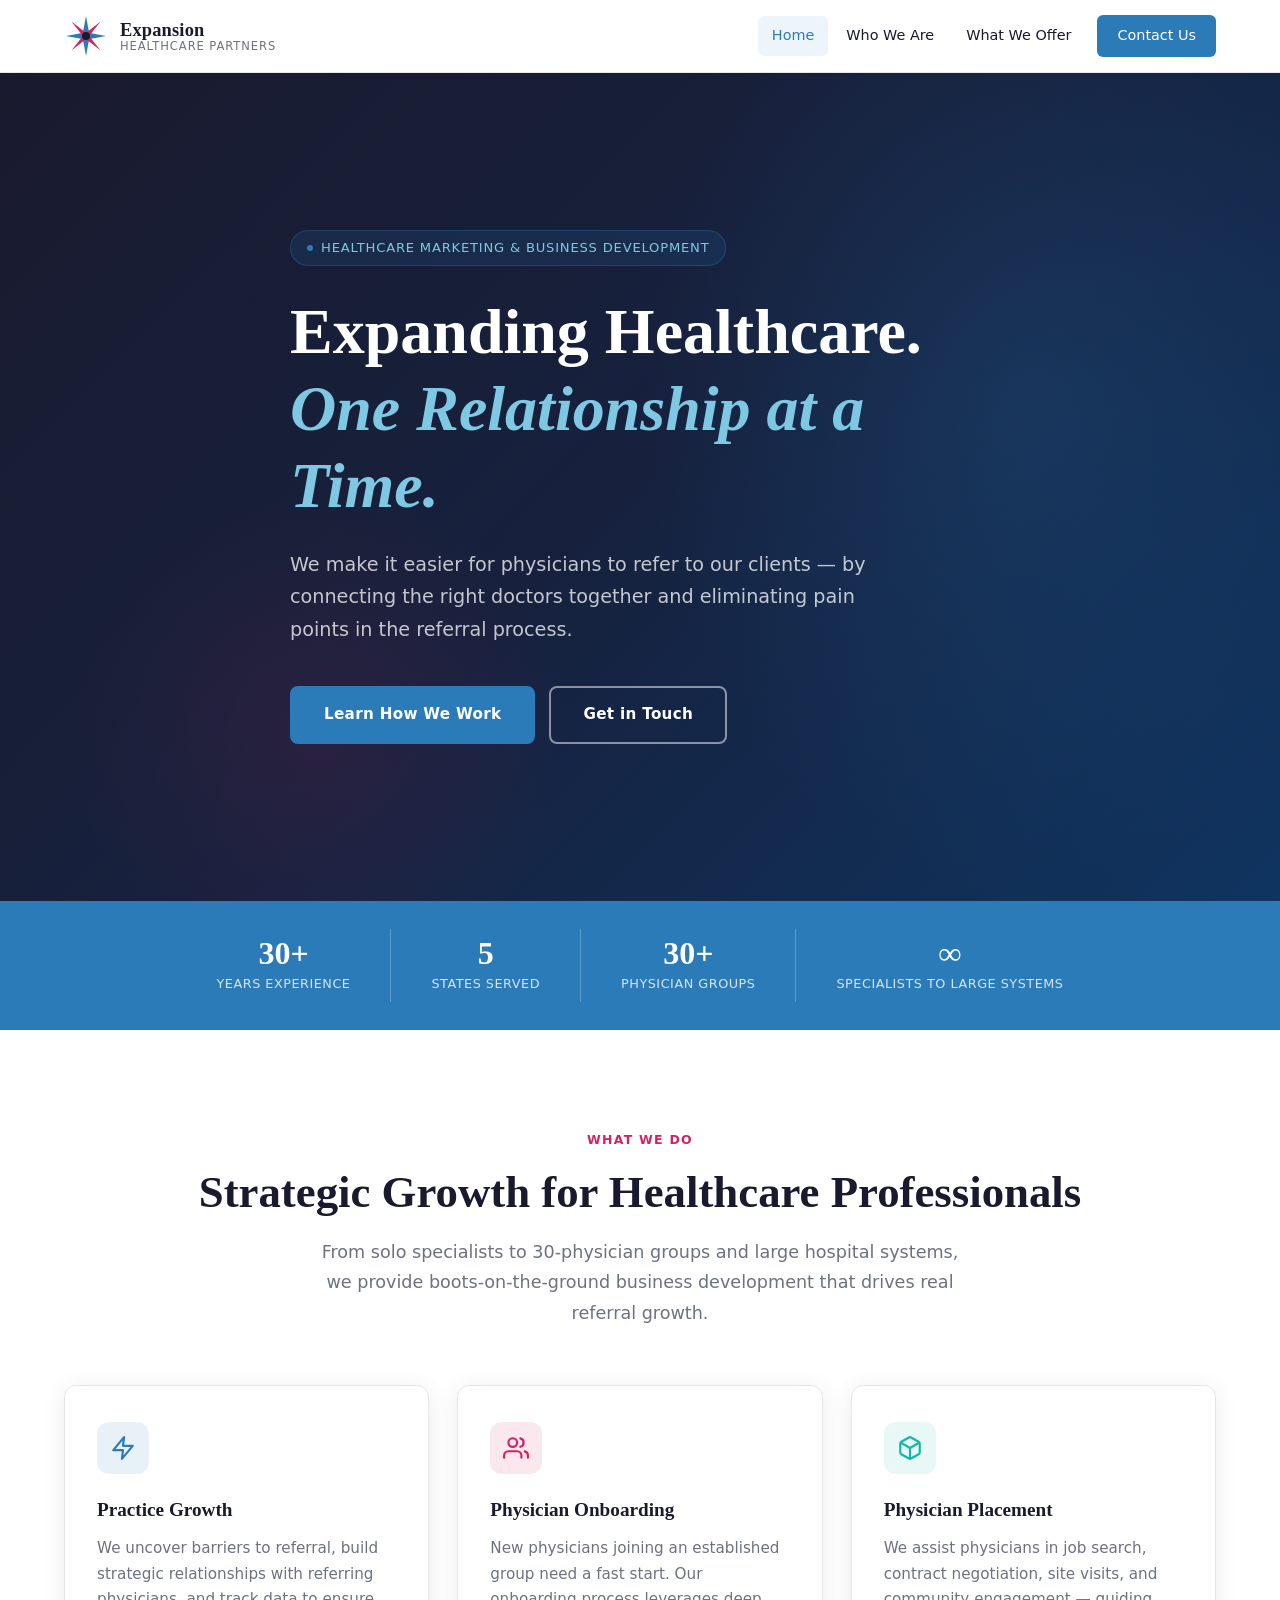
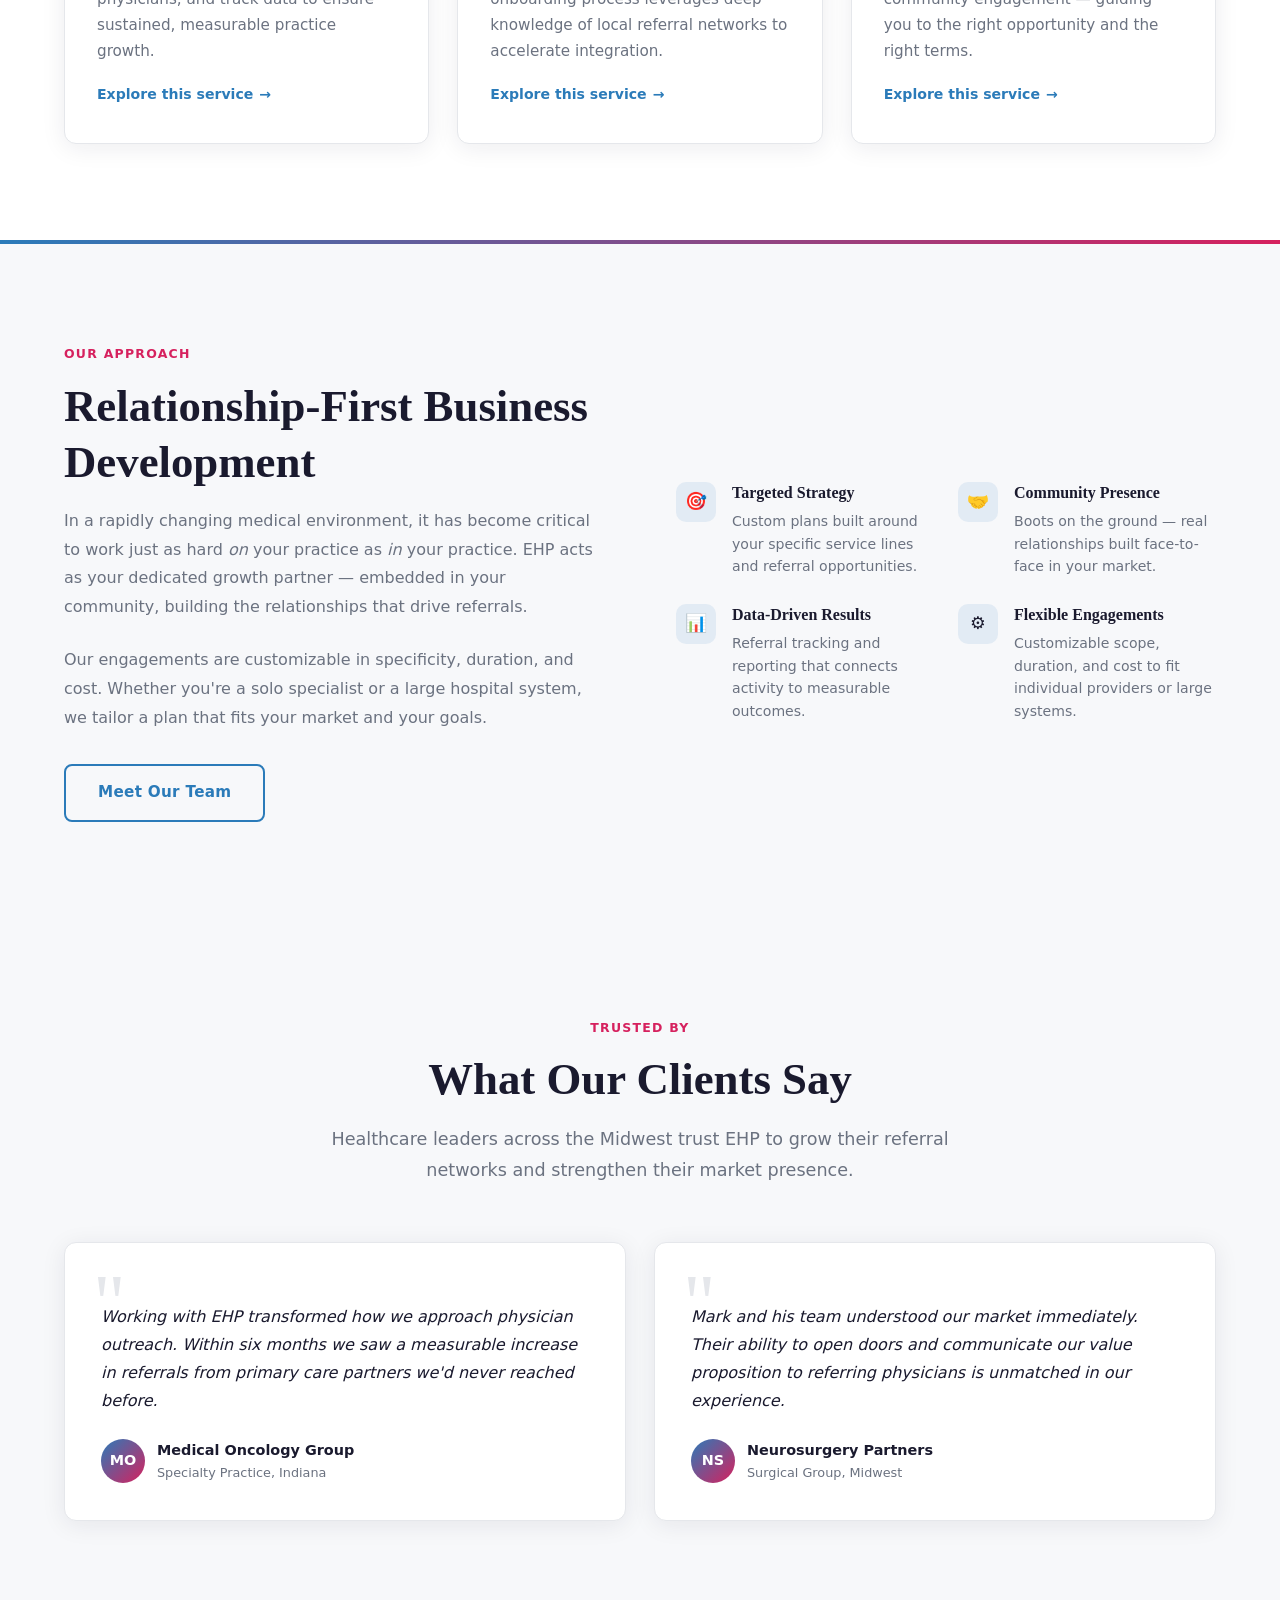
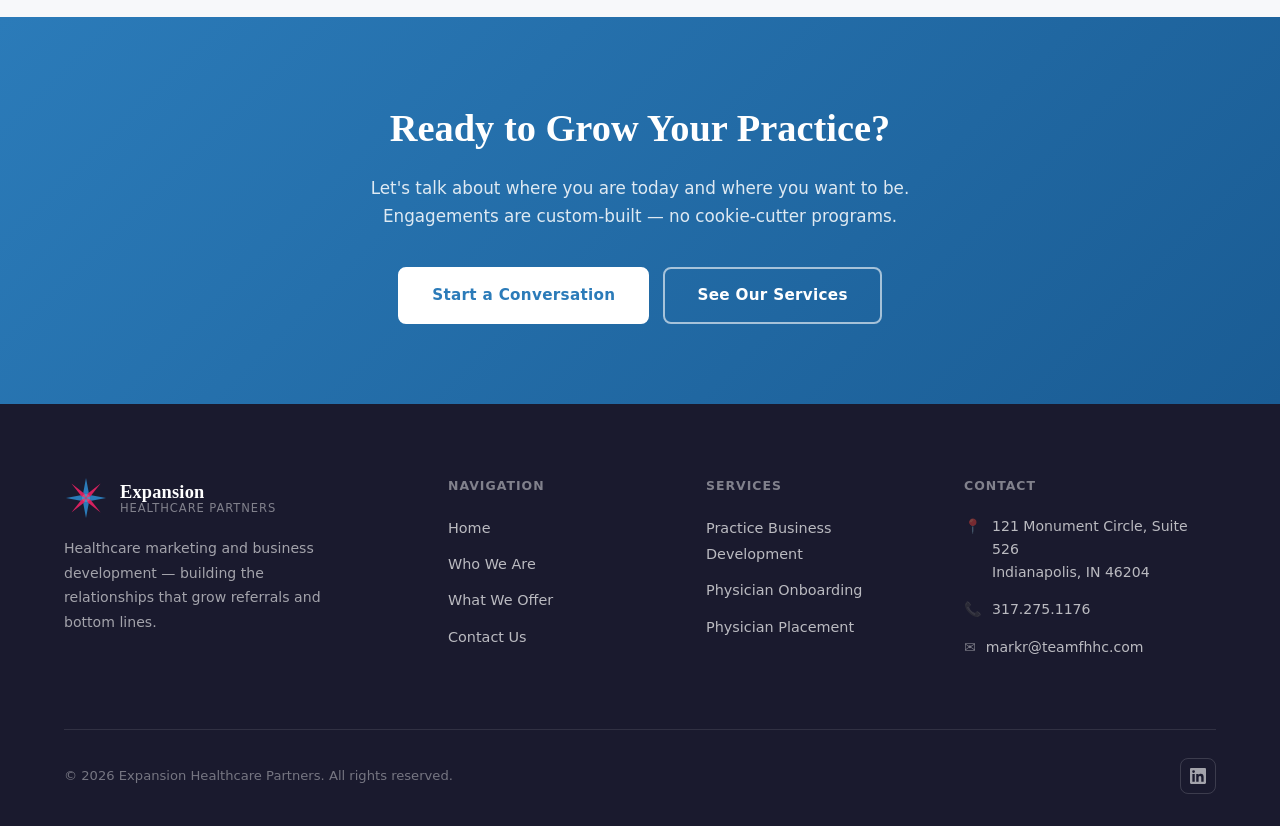
==== index.html @ 94beee85 "Build complete EHP website — 4 pages, shared CSS, mobile nav Full multi-page website for Expansion H" ====
<!DOCTYPE html>
<html lang="en">
<head>
  <meta charset="UTF-8" />
  <meta name="viewport" content="width=device-width, initial-scale=1.0" />
  <title>Expansion Healthcare Partners | Healthcare Marketing &amp; Business Development</title>
  <meta name="description" content="Expansion Healthcare Partners provides hands-on healthcare marketing and business development services — growing referrals and practice revenue for medical specialists and hospital systems across 5 states." />
  <link rel="stylesheet" href="styles.css" />
  <script type="application/ld+json">
  {
    "@context": "https://schema.org",
    "@type": "LocalBusiness",
    "name": "Expansion Healthcare Partners",
    "alternateName": "EHP",
    "description": "Healthcare marketing and business development consultancy specializing in physician referral growth and practice development.",
    "url": "https://expansionhealthcarepartners.com",
    "telephone": "+13172751176",
    "faxNumber": "+13174581970",
    "email": "markr@teamfhhc.com",
    "address": {
      "@type": "PostalAddress",
      "streetAddress": "121 Monument Circle, Suite 526",
      "addressLocality": "Indianapolis",
      "addressRegion": "IN",
      "postalCode": "46204",
      "addressCountry": "US"
    },
    "sameAs": ["https://www.linkedin.com/company/freeman-heyne-healthcare-consulting"],
    "areaServed": ["Indiana","Illinois","Ohio","Kentucky","Michigan"]
  }
  </script>
</head>
<body>

  <!-- NAVIGATION -->
  <nav class="nav" role="navigation" aria-label="Main navigation">
    <div class="container nav-inner">
      <a href="index.html" class="nav-logo" aria-label="Expansion Healthcare Partners home">
        <svg class="logo-svg" viewBox="0 0 44 44" fill="none" xmlns="http://www.w3.org/2000/svg" aria-hidden="true">
          <!-- Starburst / Compass Mark -->
          <!-- Blue petals (N, E, S, W) -->
          <path d="M22 2 L25 18 L22 22 L19 18 Z" fill="#2B7BB9"/>
          <path d="M42 22 L26 25 L22 22 L26 19 Z" fill="#2B7BB9"/>
          <path d="M22 42 L19 26 L22 22 L25 26 Z" fill="#2B7BB9"/>
          <path d="M2 22 L18 19 L22 22 L18 25 Z" fill="#2B7BB9"/>
          <!-- Pink petals (NE, SE, SW, NW) -->
          <path d="M36.6 7.4 L26.5 20.2 L22 22 L23.8 17.5 Z" fill="#D6215E"/>
          <path d="M36.6 36.6 L23.8 26.5 L22 22 L26.5 23.8 Z" fill="#D6215E"/>
          <path d="M7.4 36.6 L17.5 23.8 L22 22 L20.2 26.5 Z" fill="#D6215E"/>
          <path d="M7.4 7.4 L20.2 17.5 L22 22 L17.5 20.2 Z" fill="#D6215E"/>
          <!-- Center circle -->
          <circle cx="22" cy="22" r="4" fill="#1A1A2E"/>
        </svg>
        <span class="logo-text">
          <span class="logo-name">Expansion</span>
          <span class="logo-sub">Healthcare Partners</span>
        </span>
      </a>
      <button class="nav-toggle" aria-label="Toggle navigation" aria-expanded="false">
        <span></span><span></span><span></span>
      </button>
      <ul class="nav-links" role="list">
        <li><a href="index.html" class="active" aria-current="page">Home</a></li>
        <li><a href="about.html">Who We Are</a></li>
        <li><a href="services.html">What We Offer</a></li>
        <li class="nav-cta"><a href="contact.html">Contact Us</a></li>
      </ul>
    </div>
  </nav>

  <main>

    <!-- HERO -->
    <section class="hero" aria-labelledby="hero-heading">
      <div class="hero-bg"></div>
      <div class="hero-accent"></div>
      <div class="hero-accent-2"></div>
      <div class="container hero-content">
        <div class="hero-eyebrow">Healthcare Marketing &amp; Business Development</div>
        <h1 id="hero-heading">Expanding Healthcare.<br><em>One Relationship at a Time.</em></h1>
        <p class="hero-sub">We make it easier for physicians to refer to our clients — by connecting the right doctors together and eliminating pain points in the referral process.</p>
        <div class="hero-actions">
          <a href="services.html" class="btn btn-primary">Learn How We Work</a>
          <a href="contact.html" class="btn btn-outline" style="color:#fff;border-color:rgba(255,255,255,.5);">Get in Touch</a>
        </div>
      </div>
    </section>

    <!-- STATS BAR -->
    <div class="stats-bar" aria-label="Key statistics">
      <div class="container">
        <div class="stats-inner">
          <div class="stat-item">
            <span class="stat-number">30+</span>
            <span class="stat-label">Years Experience</span>
          </div>
          <div class="stat-item">
            <span class="stat-number">5</span>
            <span class="stat-label">States Served</span>
          </div>
          <div class="stat-item">
            <span class="stat-number">30+</span>
            <span class="stat-label">Physician Groups</span>
          </div>
          <div class="stat-item">
            <span class="stat-number">∞</span>
            <span class="stat-label">Specialists to Large Systems</span>
          </div>
        </div>
      </div>
    </div>

    <!-- WHAT WE DO -->
    <section class="section" aria-labelledby="what-we-do-heading">
      <div class="container">
        <div class="section-header centered">
          <span class="section-label">What We Do</span>
          <h2 class="section-title" id="what-we-do-heading">Strategic Growth for Healthcare Professionals</h2>
          <p class="section-lead">From solo specialists to 30-physician groups and large hospital systems, we provide boots-on-the-ground business development that drives real referral growth.</p>
        </div>
        <div class="cards cards-3">
          <article class="card">
            <div class="card-icon card-icon-blue">
              <svg width="26" height="26" fill="none" viewBox="0 0 24 24" aria-hidden="true">
                <path d="M13 2L3 14h9l-1 8 10-12h-9l1-8z" stroke="#2B7BB9" stroke-width="2" stroke-linecap="round" stroke-linejoin="round"/>
              </svg>
            </div>
            <h3>Practice Growth</h3>
            <p>We uncover barriers to referral, build strategic relationships with referring physicians, and track data to ensure sustained, measurable practice growth.</p>
            <a href="services.html#practice-growth" class="card-link">Explore this service</a>
          </article>
          <article class="card">
            <div class="card-icon card-icon-pink">
              <svg width="26" height="26" fill="none" viewBox="0 0 24 24" aria-hidden="true">
                <path d="M17 21v-2a4 4 0 0 0-4-4H5a4 4 0 0 0-4 4v2" stroke="#D6215E" stroke-width="2" stroke-linecap="round" stroke-linejoin="round"/>
                <circle cx="9" cy="7" r="4" stroke="#D6215E" stroke-width="2"/>
                <path d="M23 21v-2a4 4 0 0 0-3-3.87" stroke="#D6215E" stroke-width="2" stroke-linecap="round" stroke-linejoin="round"/>
                <path d="M16 3.13a4 4 0 0 1 0 7.75" stroke="#D6215E" stroke-width="2" stroke-linecap="round" stroke-linejoin="round"/>
              </svg>
            </div>
            <h3>Physician Onboarding</h3>
            <p>New physicians joining an established group need a fast start. Our onboarding process leverages deep knowledge of local referral networks to accelerate integration.</p>
            <a href="services.html#onboarding" class="card-link">Explore this service</a>
          </article>
          <article class="card">
            <div class="card-icon card-icon-teal">
              <svg width="26" height="26" fill="none" viewBox="0 0 24 24" aria-hidden="true">
                <path d="M21 16V8a2 2 0 0 0-1-1.73l-7-4a2 2 0 0 0-2 0l-7 4A2 2 0 0 0 3 8v8a2 2 0 0 0 1 1.73l7 4a2 2 0 0 0 2 0l7-4A2 2 0 0 0 21 16z" stroke="#14B8A6" stroke-width="2"/>
                <polyline points="3.27 6.96 12 12.01 20.73 6.96" stroke="#14B8A6" stroke-width="2"/>
                <line x1="12" y1="22.08" x2="12" y2="12" stroke="#14B8A6" stroke-width="2"/>
              </svg>
            </div>
            <h3>Physician Placement</h3>
            <p>We assist physicians in job search, contract negotiation, site visits, and community engagement — guiding you to the right opportunity and the right terms.</p>
            <a href="services.html#placement" class="card-link">Explore this service</a>
          </article>
        </div>
      </div>
    </section>

    <hr class="divider-accent" />

    <!-- HOW WE WORK -->
    <section class="section section-alt" aria-labelledby="how-heading">
      <div class="container">
        <div style="display:grid;grid-template-columns:1fr 1fr;gap:72px;align-items:center;">
          <div>
            <span class="section-label">Our Approach</span>
            <h2 class="section-title" id="how-heading">Relationship-First Business Development</h2>
            <p style="color:var(--mid-gray);line-height:1.8;margin-bottom:24px;">In a rapidly changing medical environment, it has become critical to work just as hard <em>on</em> your practice as <em>in</em> your practice. EHP acts as your dedicated growth partner — embedded in your community, building the relationships that drive referrals.</p>
            <p style="color:var(--mid-gray);line-height:1.8;margin-bottom:32px;">Our engagements are customizable in specificity, duration, and cost. Whether you're a solo specialist or a large hospital system, we tailor a plan that fits your market and your goals.</p>
            <a href="about.html" class="btn btn-outline">Meet Our Team</a>
          </div>
          <div>
            <div class="values-grid">
              <div class="value-item">
                <div class="value-icon">🎯</div>
                <div class="value-body">
                  <h4>Targeted Strategy</h4>
                  <p>Custom plans built around your specific service lines and referral opportunities.</p>
                </div>
              </div>
              <div class="value-item">
                <div class="value-icon">🤝</div>
                <div class="value-body">
                  <h4>Community Presence</h4>
                  <p>Boots on the ground — real relationships built face-to-face in your market.</p>
                </div>
              </div>
              <div class="value-item">
                <div class="value-icon">📊</div>
                <div class="value-body">
                  <h4>Data-Driven Results</h4>
                  <p>Referral tracking and reporting that connects activity to measurable outcomes.</p>
                </div>
              </div>
              <div class="value-item">
                <div class="value-icon">⚙️</div>
                <div class="value-body">
                  <h4>Flexible Engagements</h4>
                  <p>Customizable scope, duration, and cost to fit individual providers or large systems.</p>
                </div>
              </div>
            </div>
          </div>
        </div>
      </div>
    </section>

    <!-- TESTIMONIALS / TRUST -->
    <section class="section testimonials" aria-labelledby="testimonials-heading">
      <div class="container">
        <div class="section-header centered">
          <span class="section-label">Trusted By</span>
          <h2 class="section-title" id="testimonials-heading">What Our Clients Say</h2>
          <p class="section-lead">Healthcare leaders across the Midwest trust EHP to grow their referral networks and strengthen their market presence.</p>
        </div>
        <div class="testimonial-grid">
          <article class="testimonial-card">
            <p class="testimonial-text">Working with EHP transformed how we approach physician outreach. Within six months we saw a measurable increase in referrals from primary care partners we'd never reached before.</p>
            <div class="testimonial-author">
              <div class="testimonial-avatar">MO</div>
              <div>
                <div class="testimonial-name">Medical Oncology Group</div>
                <div class="testimonial-title">Specialty Practice, Indiana</div>
              </div>
            </div>
          </article>
          <article class="testimonial-card">
            <p class="testimonial-text">Mark and his team understood our market immediately. Their ability to open doors and communicate our value proposition to referring physicians is unmatched in our experience.</p>
            <div class="testimonial-author">
              <div class="testimonial-avatar">NS</div>
              <div>
                <div class="testimonial-name">Neurosurgery Partners</div>
                <div class="testimonial-title">Surgical Group, Midwest</div>
              </div>
            </div>
          </article>
        </div>
      </div>
    </section>

    <!-- CTA BANNER -->
    <div class="cta-banner">
      <div class="container">
        <h2>Ready to Grow Your Practice?</h2>
        <p>Let's talk about where you are today and where you want to be. Engagements are custom-built — no cookie-cutter programs.</p>
        <div class="cta-actions">
          <a href="contact.html" class="btn btn-primary" style="background:#fff;color:var(--blue);border-color:#fff;">Start a Conversation</a>
          <a href="services.html" class="btn btn-outline">See Our Services</a>
        </div>
      </div>
    </div>

  </main>

  <!-- FOOTER -->
  <footer class="footer" role="contentinfo">
    <div class="container">
      <div class="footer-grid">
        <div class="footer-brand">
          <a href="index.html" class="nav-logo" aria-label="Expansion Healthcare Partners">
            <svg class="logo-svg" viewBox="0 0 44 44" fill="none" xmlns="http://www.w3.org/2000/svg" aria-hidden="true">
              <path d="M22 2 L25 18 L22 22 L19 18 Z" fill="#2B7BB9"/>
              <path d="M42 22 L26 25 L22 22 L26 19 Z" fill="#2B7BB9"/>
              <path d="M22 42 L19 26 L22 22 L25 26 Z" fill="#2B7BB9"/>
              <path d="M2 22 L18 19 L22 22 L18 25 Z" fill="#2B7BB9"/>
              <path d="M36.6 7.4 L26.5 20.2 L22 22 L23.8 17.5 Z" fill="#D6215E"/>
              <path d="M36.6 36.6 L23.8 26.5 L22 22 L26.5 23.8 Z" fill="#D6215E"/>
              <path d="M7.4 36.6 L17.5 23.8 L22 22 L20.2 26.5 Z" fill="#D6215E"/>
              <path d="M7.4 7.4 L20.2 17.5 L22 22 L17.5 20.2 Z" fill="#D6215E"/>
              <circle cx="22" cy="22" r="4" fill="#fff" fill-opacity=".15"/>
            </svg>
            <span class="logo-text">
              <span class="logo-name">Expansion</span>
              <span class="logo-sub">Healthcare Partners</span>
            </span>
          </a>
          <p>Healthcare marketing and business development — building the relationships that grow referrals and bottom lines.</p>
        </div>
        <div class="footer-col">
          <h4>Navigation</h4>
          <ul>
            <li><a href="index.html">Home</a></li>
            <li><a href="about.html">Who We Are</a></li>
            <li><a href="services.html">What We Offer</a></li>
            <li><a href="contact.html">Contact Us</a></li>
          </ul>
        </div>
        <div class="footer-col">
          <h4>Services</h4>
          <ul>
            <li><a href="services.html#practice-growth">Practice Business Development</a></li>
            <li><a href="services.html#onboarding">Physician Onboarding</a></li>
            <li><a href="services.html#placement">Physician Placement</a></li>
          </ul>
        </div>
        <div class="footer-col">
          <h4>Contact</h4>
          <div class="footer-contact-line">
            <span>📍</span>
            <span>121 Monument Circle, Suite 526<br>Indianapolis, IN 46204</span>
          </div>
          <div class="footer-contact-line">
            <span>📞</span>
            <a href="tel:+13172751176">317.275.1176</a>
          </div>
          <div class="footer-contact-line">
            <span>✉️</span>
            <a href="mailto:markr@teamfhhc.com">markr@teamfhhc.com</a>
          </div>
        </div>
      </div>
      <div class="footer-bottom">
        <p>© 2026 Expansion Healthcare Partners. All rights reserved.</p>
        <div class="footer-social">
          <a href="https://www.linkedin.com/company/freeman-heyne-healthcare-consulting" target="_blank" rel="noopener noreferrer" aria-label="LinkedIn">
            <svg width="16" height="16" fill="currentColor" viewBox="0 0 24 24" aria-hidden="true"><path d="M20.447 20.452h-3.554v-5.569c0-1.328-.027-3.037-1.852-3.037-1.853 0-2.136 1.445-2.136 2.939v5.667H9.351V9h3.414v1.561h.046c.477-.9 1.637-1.85 3.37-1.85 3.601 0 4.267 2.37 4.267 5.455v6.286zM5.337 7.433a2.062 2.062 0 0 1-2.063-2.065 2.064 2.064 0 1 1 2.063 2.065zm1.782 13.019H3.555V9h3.564v11.452zM22.225 0H1.771C.792 0 0 .774 0 1.729v20.542C0 23.227.792 24 1.771 24h20.451C23.2 24 24 23.227 24 22.271V1.729C24 .774 23.2 0 22.222 0h.003z"/></svg>
          </a>
        </div>
      </div>
    </div>
  </footer>

  <script src="main.js"></script>
</body>
</html>
---- styles.css ----
/* =========================================================
   Expansion Healthcare Partners — styles.css
   ========================================================= */

/* ---------- Reset & Base ---------- */
*, *::before, *::after { box-sizing: border-box; margin: 0; padding: 0; }

:root {
  --blue:    #2B7BB9;
  --pink:    #D6215E;
  --dark:    #1A1A2E;
  --light-bg:#F7F8FA;
  --white:   #FFFFFF;
  --mid-gray:#6B7280;
  --border:  #E5E7EB;
  --radius:  8px;
  --shadow:  0 4px 24px rgba(27,26,46,.08);
  --shadow-lg:0 12px 40px rgba(27,26,46,.14);
  --max-w:   1200px;
  --nav-h:   72px;
  --serif:   'Playfair Display', Georgia, 'Times New Roman', serif;
  --sans:    'Inter', system-ui, -apple-system, sans-serif;
  --transition: .25s cubic-bezier(.4,0,.2,1);
}

html { scroll-behavior: smooth; font-size: 16px; }

body {
  font-family: var(--sans);
  color: var(--dark);
  background: var(--white);
  line-height: 1.65;
  -webkit-font-smoothing: antialiased;
}

img { display: block; max-width: 100%; }
a  { color: var(--blue); text-decoration: none; }
a:hover { text-decoration: underline; }

/* ---------- Google Fonts Import ---------- */
@import url('https://fonts.googleapis.com/css2?family=Playfair+Display:wght@400;600;700&family=Inter:wght@300;400;500;600&display=swap');

/* ---------- Utility ---------- */
.container { max-width: var(--max-w); margin: 0 auto; padding: 0 24px; }
.sr-only { position: absolute; width:1px; height:1px; overflow:hidden; clip:rect(0,0,0,0); }

.btn {
  display: inline-flex;
  align-items: center;
  gap: 8px;
  padding: 14px 32px;
  border-radius: var(--radius);
  font-family: var(--sans);
  font-weight: 600;
  font-size: .95rem;
  letter-spacing: .02em;
  cursor: pointer;
  border: 2px solid transparent;
  transition: all var(--transition);
  text-decoration: none;
}
.btn-primary {
  background: var(--blue);
  color: var(--white);
  border-color: var(--blue);
}
.btn-primary:hover {
  background: #2269a0;
  border-color: #2269a0;
  text-decoration: none;
  transform: translateY(-1px);
  box-shadow: 0 6px 20px rgba(43,123,185,.35);
}
.btn-outline {
  background: transparent;
  color: var(--blue);
  border-color: var(--blue);
}
.btn-outline:hover {
  background: var(--blue);
  color: var(--white);
  text-decoration: none;
}
.btn-pink {
  background: var(--pink);
  color: var(--white);
  border-color: var(--pink);
}
.btn-pink:hover {
  background: #b81c50;
  border-color: #b81c50;
  text-decoration: none;
  transform: translateY(-1px);
  box-shadow: 0 6px 20px rgba(214,33,94,.35);
}

/* ---------- Navigation ---------- */
.nav {
  position: sticky;
  top: 0;
  z-index: 100;
  background: var(--white);
  border-bottom: 1px solid var(--border);
  box-shadow: 0 1px 8px rgba(27,26,46,.06);
}
.nav-inner {
  display: flex;
  align-items: center;
  justify-content: space-between;
  height: var(--nav-h);
}

/* Logo */
.nav-logo {
  display: flex;
  align-items: center;
  gap: 12px;
  text-decoration: none;
  flex-shrink: 0;
}
.nav-logo:hover { text-decoration: none; }
.logo-svg { width: 44px; height: 44px; flex-shrink: 0; }
.logo-text { display: flex; flex-direction: column; line-height: 1.1; }
.logo-text .logo-name {
  font-family: var(--serif);
  font-weight: 700;
  font-size: 1.15rem;
  color: var(--dark);
  letter-spacing: .01em;
}
.logo-text .logo-sub {
  font-family: var(--sans);
  font-weight: 300;
  font-size: .72rem;
  color: var(--mid-gray);
  letter-spacing: .08em;
  text-transform: uppercase;
}

/* Nav links */
.nav-links {
  display: flex;
  align-items: center;
  gap: 4px;
  list-style: none;
}
.nav-links a {
  display: block;
  padding: 8px 14px;
  border-radius: 6px;
  font-size: .9rem;
  font-weight: 500;
  color: var(--dark);
  transition: all var(--transition);
  text-decoration: none;
}
.nav-links a:hover { background: var(--light-bg); color: var(--blue); }
.nav-links a.active { color: var(--blue); background: rgba(43,123,185,.08); }
.nav-links .nav-cta { margin-left: 8px; }
.nav-links .nav-cta a {
  background: var(--blue);
  color: var(--white);
  padding: 9px 20px;
}
.nav-links .nav-cta a:hover { background: #2269a0; }
.nav-links .nav-cta a.active { background: var(--blue); }

/* Hamburger */
.nav-toggle {
  display: none;
  background: none;
  border: none;
  cursor: pointer;
  padding: 8px;
  flex-direction: column;
  gap: 5px;
}
.nav-toggle span {
  display: block;
  width: 24px;
  height: 2px;
  background: var(--dark);
  border-radius: 2px;
  transition: all var(--transition);
}
.nav-toggle.open span:nth-child(1) { transform: translateY(7px) rotate(45deg); }
.nav-toggle.open span:nth-child(2) { opacity: 0; }
.nav-toggle.open span:nth-child(3) { transform: translateY(-7px) rotate(-45deg); }

/* ---------- Hero ---------- */
.hero {
  position: relative;
  min-height: calc(100vh - var(--nav-h));
  display: flex;
  align-items: center;
  overflow: hidden;
  background: var(--dark);
}
.hero-bg {
  position: absolute;
  inset: 0;
  background: linear-gradient(135deg, #1A1A2E 0%, #16213E 50%, #0F3460 100%);
}
.hero-accent {
  position: absolute;
  top: -20%;
  right: -10%;
  width: 60%;
  height: 120%;
  background: radial-gradient(ellipse at center, rgba(43,123,185,.18) 0%, transparent 70%);
  pointer-events: none;
}
.hero-accent-2 {
  position: absolute;
  bottom: -10%;
  left: 5%;
  width: 40%;
  height: 60%;
  background: radial-gradient(ellipse at center, rgba(214,33,94,.1) 0%, transparent 70%);
  pointer-events: none;
}
.hero-content {
  position: relative;
  z-index: 2;
  padding: 100px 0;
}
.hero-eyebrow {
  display: inline-flex;
  align-items: center;
  gap: 8px;
  background: rgba(43,123,185,.15);
  border: 1px solid rgba(43,123,185,.3);
  border-radius: 100px;
  padding: 6px 16px;
  color: #7EC8E3;
  font-size: .82rem;
  font-weight: 500;
  letter-spacing: .06em;
  text-transform: uppercase;
  margin-bottom: 28px;
}
.hero-eyebrow::before {
  content: '';
  width: 6px; height: 6px;
  background: var(--blue);
  border-radius: 50%;
  flex-shrink: 0;
}
.hero h1 {
  font-family: var(--serif);
  font-size: clamp(2.2rem, 5vw, 4rem);
  font-weight: 700;
  color: var(--white);
  line-height: 1.2;
  max-width: 700px;
  margin-bottom: 24px;
}
.hero h1 em {
  font-style: italic;
  color: #7EC8E3;
}
.hero-sub {
  font-size: clamp(1rem, 2vw, 1.2rem);
  color: rgba(255,255,255,.75);
  max-width: 600px;
  margin-bottom: 40px;
  line-height: 1.7;
}
.hero-actions { display: flex; gap: 14px; flex-wrap: wrap; }

/* ---------- Stats Bar ---------- */
.stats-bar {
  background: var(--blue);
  padding: 28px 0;
}
.stats-inner {
  display: flex;
  align-items: center;
  justify-content: center;
  gap: 0;
  flex-wrap: wrap;
}
.stat-item {
  display: flex;
  flex-direction: column;
  align-items: center;
  padding: 8px 40px;
  border-right: 1px solid rgba(255,255,255,.25);
  text-align: center;
}
.stat-item:last-child { border-right: none; }
.stat-number {
  font-family: var(--serif);
  font-size: 2rem;
  font-weight: 700;
  color: var(--white);
  line-height: 1;
}
.stat-label {
  font-size: .8rem;
  font-weight: 500;
  color: rgba(255,255,255,.8);
  letter-spacing: .04em;
  text-transform: uppercase;
  margin-top: 4px;
}

/* ---------- Section Patterns ---------- */
.section { padding: 96px 0; }
.section-sm { padding: 64px 0; }
.section-alt { background: var(--light-bg); }

.section-label {
  display: inline-block;
  font-size: .78rem;
  font-weight: 600;
  letter-spacing: .1em;
  text-transform: uppercase;
  color: var(--pink);
  margin-bottom: 14px;
}
.section-title {
  font-family: var(--serif);
  font-size: clamp(1.8rem, 3.5vw, 2.8rem);
  font-weight: 700;
  color: var(--dark);
  line-height: 1.25;
  margin-bottom: 16px;
}
.section-lead {
  font-size: 1.1rem;
  color: var(--mid-gray);
  max-width: 640px;
  line-height: 1.75;
}
.section-header { margin-bottom: 56px; }
.section-header.centered { text-align: center; }
.section-header.centered .section-lead { margin: 0 auto; }

/* ---------- Cards ---------- */
.cards { display: grid; gap: 28px; }
.cards-3 { grid-template-columns: repeat(3, 1fr); }
.cards-2 { grid-template-columns: repeat(2, 1fr); }

.card {
  background: var(--white);
  border-radius: 12px;
  padding: 36px 32px;
  box-shadow: var(--shadow);
  border: 1px solid var(--border);
  transition: all var(--transition);
}
.card:hover {
  transform: translateY(-4px);
  box-shadow: var(--shadow-lg);
  border-color: rgba(43,123,185,.2);
}
.card-icon {
  width: 52px;
  height: 52px;
  border-radius: 12px;
  display: flex;
  align-items: center;
  justify-content: center;
  margin-bottom: 20px;
  font-size: 1.5rem;
}
.card-icon-blue { background: rgba(43,123,185,.1); }
.card-icon-pink { background: rgba(214,33,94,.1); }
.card-icon-teal { background: rgba(20,184,166,.1); }
.card h3 {
  font-family: var(--serif);
  font-size: 1.2rem;
  font-weight: 700;
  color: var(--dark);
  margin-bottom: 10px;
}
.card p {
  font-size: .95rem;
  color: var(--mid-gray);
  line-height: 1.7;
}
.card-link {
  display: inline-flex;
  align-items: center;
  gap: 6px;
  margin-top: 18px;
  font-size: .88rem;
  font-weight: 600;
  color: var(--blue);
}
.card-link::after { content: '→'; transition: transform var(--transition); }
.card:hover .card-link::after { transform: translateX(4px); }

/* ---------- Pull Quote ---------- */
.pull-quote {
  border-left: 4px solid var(--pink);
  padding: 24px 32px;
  background: linear-gradient(to right, rgba(214,33,94,.04), transparent);
  border-radius: 0 8px 8px 0;
  margin: 40px 0;
}
.pull-quote blockquote {
  font-family: var(--serif);
  font-size: clamp(1.2rem, 2.5vw, 1.6rem);
  font-weight: 400;
  font-style: italic;
  color: var(--dark);
  line-height: 1.5;
}
.pull-quote cite {
  display: block;
  margin-top: 12px;
  font-size: .85rem;
  font-weight: 600;
  color: var(--mid-gray);
  font-style: normal;
}

/* ---------- Team Cards ---------- */
.team-grid { display: grid; gap: 28px; grid-template-columns: repeat(auto-fill, minmax(260px,1fr)); }
.team-card {
  background: var(--white);
  border-radius: 12px;
  overflow: hidden;
  box-shadow: var(--shadow);
  border: 1px solid var(--border);
  transition: all var(--transition);
}
.team-card:hover { transform: translateY(-4px); box-shadow: var(--shadow-lg); }
.team-avatar {
  width: 100%;
  aspect-ratio: 1;
  background: linear-gradient(135deg, #1A1A2E 0%, #16213E 60%, #2B7BB9 100%);
  display: flex;
  align-items: center;
  justify-content: center;
  font-family: var(--serif);
  font-size: 3rem;
  color: rgba(255,255,255,.4);
}
.team-info { padding: 24px; }
.team-info h3 {
  font-family: var(--serif);
  font-size: 1.15rem;
  font-weight: 700;
  color: var(--dark);
  margin-bottom: 4px;
}
.team-credential {
  font-size: .8rem;
  font-weight: 600;
  color: var(--blue);
  letter-spacing: .04em;
  margin-bottom: 8px;
}
.team-role {
  font-size: .88rem;
  color: var(--mid-gray);
}

/* ---------- Services (services.html) ---------- */
.service-block {
  display: grid;
  grid-template-columns: 1fr 1fr;
  gap: 64px;
  align-items: center;
  padding: 72px 0;
  border-bottom: 1px solid var(--border);
}
.service-block:last-of-type { border-bottom: none; }
.service-block.reverse { direction: rtl; }
.service-block.reverse > * { direction: ltr; }

.service-icon-wrap {
  display: flex;
  align-items: center;
  justify-content: center;
}
.service-icon-circle {
  width: 200px;
  height: 200px;
  border-radius: 50%;
  display: flex;
  align-items: center;
  justify-content: center;
  font-size: 5rem;
  flex-shrink: 0;
}
.sic-blue { background: linear-gradient(135deg, rgba(43,123,185,.12), rgba(43,123,185,.06)); border: 2px solid rgba(43,123,185,.2); }
.sic-pink { background: linear-gradient(135deg, rgba(214,33,94,.12), rgba(214,33,94,.06)); border: 2px solid rgba(214,33,94,.2); }
.sic-teal { background: linear-gradient(135deg, rgba(20,184,166,.12), rgba(20,184,166,.06)); border: 2px solid rgba(20,184,166,.2); }

.service-content .section-label { display: block; margin-bottom: 10px; }
.service-content h2 {
  font-family: var(--serif);
  font-size: clamp(1.5rem, 2.5vw, 2rem);
  font-weight: 700;
  color: var(--dark);
  margin-bottom: 16px;
  line-height: 1.3;
}
.service-content p {
  font-size: 1.02rem;
  color: var(--mid-gray);
  line-height: 1.8;
  margin-bottom: 24px;
}
.service-bullets { list-style: none; margin-bottom: 28px; }
.service-bullets li {
  display: flex;
  align-items: flex-start;
  gap: 10px;
  font-size: .95rem;
  color: var(--dark);
  padding: 6px 0;
}
.service-bullets li::before {
  content: '✓';
  color: var(--blue);
  font-weight: 700;
  flex-shrink: 0;
  margin-top: 1px;
}

/* ---------- Contact Page ---------- */
.contact-grid {
  display: grid;
  grid-template-columns: 1fr 1.2fr;
  gap: 64px;
  align-items: start;
}
.contact-info h2 {
  font-family: var(--serif);
  font-size: 2rem;
  font-weight: 700;
  color: var(--dark);
  margin-bottom: 12px;
}
.contact-info p {
  color: var(--mid-gray);
  margin-bottom: 36px;
  line-height: 1.7;
}
.contact-detail {
  display: flex;
  align-items: flex-start;
  gap: 16px;
  margin-bottom: 22px;
}
.contact-detail-icon {
  width: 42px;
  height: 42px;
  border-radius: 10px;
  background: rgba(43,123,185,.1);
  display: flex;
  align-items: center;
  justify-content: center;
  font-size: 1.1rem;
  flex-shrink: 0;
}
.contact-detail-body { flex: 1; }
.contact-detail-label {
  font-size: .78rem;
  font-weight: 600;
  letter-spacing: .06em;
  text-transform: uppercase;
  color: var(--mid-gray);
  margin-bottom: 2px;
}
.contact-detail-value {
  font-size: .97rem;
  color: var(--dark);
}
.contact-detail-value a { color: var(--dark); }
.contact-detail-value a:hover { color: var(--blue); text-decoration: none; }

/* Contact Form */
.contact-form-wrap {
  background: var(--white);
  border-radius: 16px;
  padding: 48px 40px;
  box-shadow: var(--shadow-lg);
  border: 1px solid var(--border);
}
.contact-form-wrap h3 {
  font-family: var(--serif);
  font-size: 1.5rem;
  font-weight: 700;
  color: var(--dark);
  margin-bottom: 6px;
}
.contact-form-wrap .form-sub {
  font-size: .9rem;
  color: var(--mid-gray);
  margin-bottom: 32px;
}
.form-group { margin-bottom: 22px; }
.form-group label {
  display: block;
  font-size: .85rem;
  font-weight: 600;
  color: var(--dark);
  margin-bottom: 7px;
}
.form-group input,
.form-group textarea,
.form-group select {
  width: 100%;
  padding: 12px 16px;
  border: 1.5px solid var(--border);
  border-radius: var(--radius);
  font-family: var(--sans);
  font-size: .95rem;
  color: var(--dark);
  background: var(--white);
  transition: border-color var(--transition), box-shadow var(--transition);
  outline: none;
  appearance: none;
}
.form-group input:focus,
.form-group textarea:focus,
.form-group select:focus {
  border-color: var(--blue);
  box-shadow: 0 0 0 3px rgba(43,123,185,.12);
}
.form-group textarea { resize: vertical; min-height: 140px; }
.form-row { display: grid; grid-template-columns: 1fr 1fr; gap: 16px; }
.form-success {
  display: none;
  text-align: center;
  padding: 24px;
  background: rgba(20,184,166,.08);
  border: 1px solid rgba(20,184,166,.3);
  border-radius: var(--radius);
  color: #0f766e;
  font-weight: 500;
  margin-top: 16px;
}

/* Map */
.map-wrap {
  border-radius: 12px;
  overflow: hidden;
  box-shadow: var(--shadow);
  border: 1px solid var(--border);
  margin-top: 48px;
}
.map-wrap iframe { display: block; }

/* ---------- About Page ---------- */
.about-hero {
  background: linear-gradient(135deg, #1A1A2E 0%, #16213E 60%, #0F3460 100%);
  padding: 96px 0 80px;
  position: relative;
  overflow: hidden;
}
.about-hero::after {
  content: '';
  position: absolute;
  top: -40%;
  right: -10%;
  width: 55%;
  height: 130%;
  background: radial-gradient(ellipse, rgba(43,123,185,.2) 0%, transparent 70%);
  pointer-events: none;
}
.about-hero .container { position: relative; z-index: 2; }
.about-hero .section-label { color: #7EC8E3; }
.about-hero h1 {
  font-family: var(--serif);
  font-size: clamp(2rem, 4vw, 3.2rem);
  font-weight: 700;
  color: var(--white);
  line-height: 1.25;
  max-width: 720px;
  margin-bottom: 20px;
}
.about-hero p {
  font-size: 1.1rem;
  color: rgba(255,255,255,.75);
  max-width: 600px;
  line-height: 1.75;
}

/* Page Hero (generic) */
.page-hero {
  background: linear-gradient(135deg, #1A1A2E 0%, #16213E 60%, #0F3460 100%);
  padding: 80px 0 70px;
  position: relative;
  overflow: hidden;
}
.page-hero::after {
  content: '';
  position: absolute;
  top: -40%;
  right: -10%;
  width: 55%;
  height: 130%;
  background: radial-gradient(ellipse, rgba(43,123,185,.2) 0%, transparent 70%);
  pointer-events: none;
}
.page-hero .container { position: relative; z-index: 2; }
.page-hero .section-label { color: #7EC8E3; }
.page-hero h1 {
  font-family: var(--serif);
  font-size: clamp(2rem, 4vw, 3rem);
  font-weight: 700;
  color: var(--white);
  line-height: 1.25;
  max-width: 720px;
  margin-bottom: 16px;
}
.page-hero p {
  font-size: 1.05rem;
  color: rgba(255,255,255,.75);
  max-width: 580px;
  line-height: 1.75;
}

/* Values / Feature List */
.values-grid { display: grid; grid-template-columns: repeat(2, 1fr); gap: 24px; margin-top: 40px; }
.value-item {
  display: flex;
  gap: 16px;
  align-items: flex-start;
}
.value-icon {
  width: 40px;
  height: 40px;
  border-radius: 10px;
  background: rgba(43,123,185,.1);
  display: flex;
  align-items: center;
  justify-content: center;
  font-size: 1.1rem;
  flex-shrink: 0;
  margin-top: 2px;
}
.value-body h4 {
  font-family: var(--serif);
  font-weight: 700;
  font-size: 1rem;
  color: var(--dark);
  margin-bottom: 4px;
}
.value-body p { font-size: .88rem; color: var(--mid-gray); line-height: 1.6; }

/* ---------- CTA Banner ---------- */
.cta-banner {
  background: linear-gradient(135deg, var(--blue) 0%, #1A5C94 100%);
  padding: 80px 0;
  text-align: center;
}
.cta-banner h2 {
  font-family: var(--serif);
  font-size: clamp(1.8rem, 3vw, 2.6rem);
  font-weight: 700;
  color: var(--white);
  margin-bottom: 14px;
}
.cta-banner p {
  font-size: 1.05rem;
  color: rgba(255,255,255,.85);
  max-width: 540px;
  margin: 0 auto 36px;
  line-height: 1.7;
}
.cta-banner .btn-outline {
  color: var(--white);
  border-color: rgba(255,255,255,.6);
}
.cta-banner .btn-outline:hover {
  background: var(--white);
  color: var(--blue);
  border-color: var(--white);
}
.cta-actions { display: flex; gap: 14px; justify-content: center; flex-wrap: wrap; }

/* ---------- Testimonials ---------- */
.testimonials { background: var(--light-bg); }
.testimonial-grid { display: grid; grid-template-columns: repeat(2,1fr); gap: 28px; }
.testimonial-card {
  background: var(--white);
  border-radius: 12px;
  padding: 36px;
  box-shadow: var(--shadow);
  border: 1px solid var(--border);
  position: relative;
}
.testimonial-card::before {
  content: '"';
  position: absolute;
  top: 20px;
  left: 28px;
  font-family: var(--serif);
  font-size: 5rem;
  color: var(--border);
  line-height: 1;
}
.testimonial-text {
  font-style: italic;
  font-size: 1rem;
  color: var(--dark);
  line-height: 1.75;
  margin-top: 24px;
  margin-bottom: 24px;
}
.testimonial-author {
  display: flex;
  align-items: center;
  gap: 12px;
}
.testimonial-avatar {
  width: 44px;
  height: 44px;
  border-radius: 50%;
  background: linear-gradient(135deg, var(--blue), var(--pink));
  display: flex;
  align-items: center;
  justify-content: center;
  color: var(--white);
  font-weight: 700;
  font-size: .9rem;
  flex-shrink: 0;
}
.testimonial-name { font-weight: 600; font-size: .9rem; color: var(--dark); }
.testimonial-title { font-size: .8rem; color: var(--mid-gray); }

/* ---------- Footer ---------- */
.footer {
  background: var(--dark);
  color: rgba(255,255,255,.7);
  padding: 72px 0 32px;
}
.footer-grid {
  display: grid;
  grid-template-columns: 1.6fr 1fr 1fr 1.2fr;
  gap: 48px;
  margin-bottom: 56px;
}
.footer-brand .nav-logo { margin-bottom: 16px; }
.footer-brand .nav-logo .logo-name { color: var(--white); }
.footer-brand .nav-logo .logo-sub { color: rgba(255,255,255,.45); }
.footer-brand p { font-size: .88rem; line-height: 1.75; color: rgba(255,255,255,.6); max-width: 280px; }

.footer-col h4 {
  font-family: var(--sans);
  font-size: .78rem;
  font-weight: 600;
  letter-spacing: .08em;
  text-transform: uppercase;
  color: rgba(255,255,255,.45);
  margin-bottom: 18px;
}
.footer-col ul { list-style: none; }
.footer-col ul li { margin-bottom: 10px; }
.footer-col ul li a {
  color: rgba(255,255,255,.7);
  font-size: .9rem;
  text-decoration: none;
  transition: color var(--transition);
}
.footer-col ul li a:hover { color: var(--white); }

.footer-contact-line {
  display: flex;
  align-items: flex-start;
  gap: 10px;
  margin-bottom: 14px;
  font-size: .88rem;
}
.footer-contact-line span:first-child { opacity: .6; flex-shrink: 0; }
.footer-contact-line a { color: rgba(255,255,255,.7); }
.footer-contact-line a:hover { color: var(--white); }

.footer-bottom {
  border-top: 1px solid rgba(255,255,255,.1);
  padding-top: 28px;
  display: flex;
  align-items: center;
  justify-content: space-between;
  flex-wrap: wrap;
  gap: 12px;
}
.footer-bottom p { font-size: .82rem; color: rgba(255,255,255,.4); }
.footer-social { display: flex; gap: 12px; }
.footer-social a {
  width: 36px;
  height: 36px;
  border-radius: 8px;
  border: 1px solid rgba(255,255,255,.15);
  display: flex;
  align-items: center;
  justify-content: center;
  color: rgba(255,255,255,.6);
  font-size: .85rem;
  transition: all var(--transition);
  text-decoration: none;
}
.footer-social a:hover {
  background: var(--blue);
  border-color: var(--blue);
  color: var(--white);
}

/* ---------- Divider Accent ---------- */
.divider-accent {
  height: 4px;
  background: linear-gradient(to right, var(--blue), var(--pink));
  border: none;
}

/* ---------- Responsive ---------- */
@media (max-width: 1024px) {
  .cards-3 { grid-template-columns: 1fr 1fr; }
  .service-block { grid-template-columns: 1fr; gap: 40px; }
  .service-block.reverse { direction: ltr; }
  .service-icon-wrap { justify-content: flex-start; }
  .service-icon-circle { width: 140px; height: 140px; font-size: 3.5rem; }
  .footer-grid { grid-template-columns: 1fr 1fr; }
  .contact-grid { grid-template-columns: 1fr; gap: 48px; }
}

@media (max-width: 768px) {
  .nav-links {
    position: fixed;
    top: var(--nav-h);
    left: 0; right: 0;
    background: var(--white);
    flex-direction: column;
    align-items: stretch;
    padding: 16px;
    border-bottom: 1px solid var(--border);
    box-shadow: 0 8px 24px rgba(27,26,46,.1);
    display: none;
    gap: 4px;
  }
  .nav-links.open { display: flex; }
  .nav-links a { padding: 12px 16px; border-radius: 8px; }
  .nav-links .nav-cta { margin-left: 0; }
  .nav-links .nav-cta a { text-align: center; justify-content: center; }
  .nav-toggle { display: flex; }

  .hero-content { padding: 60px 0; }
  .hero-actions { flex-direction: column; }

  .stats-inner { gap: 0; }
  .stat-item { padding: 12px 24px; border-right: none; border-bottom: 1px solid rgba(255,255,255,.25); width: 100%; }
  .stat-item:last-child { border-bottom: none; }

  .cards-3 { grid-template-columns: 1fr; }
  .cards-2 { grid-template-columns: 1fr; }
  .testimonial-grid { grid-template-columns: 1fr; }
  .values-grid { grid-template-columns: 1fr; }

  .footer-grid { grid-template-columns: 1fr; gap: 36px; }
  .footer-bottom { flex-direction: column; align-items: center; text-align: center; }

  .contact-form-wrap { padding: 32px 24px; }
  .form-row { grid-template-columns: 1fr; }

  .section { padding: 64px 0; }
  .cta-banner { padding: 60px 0; }
  .cta-actions { flex-direction: column; align-items: center; }
}

@media (max-width: 480px) {
  .logo-text .logo-name { font-size: 1rem; }
  .pull-quote { padding: 18px 20px; }
  .service-icon-circle { width: 100px; height: 100px; font-size: 2.5rem; }
}
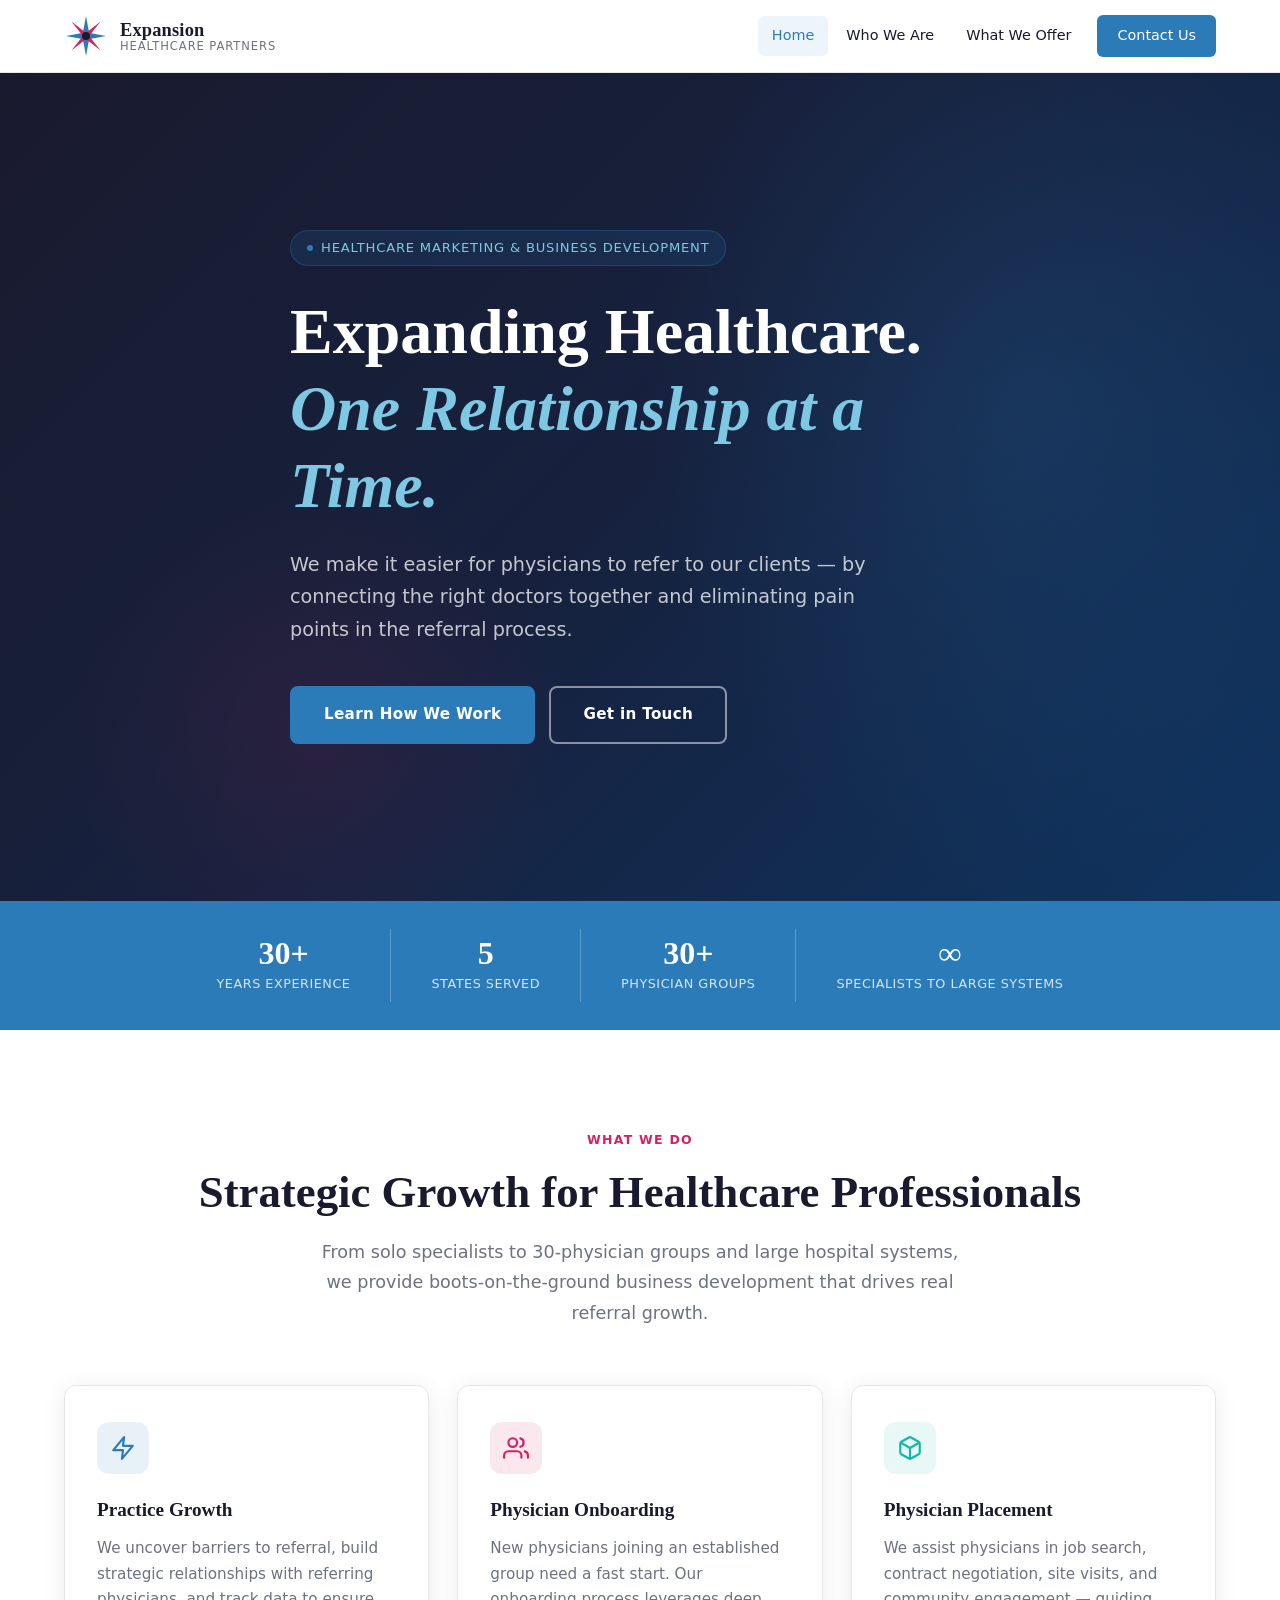
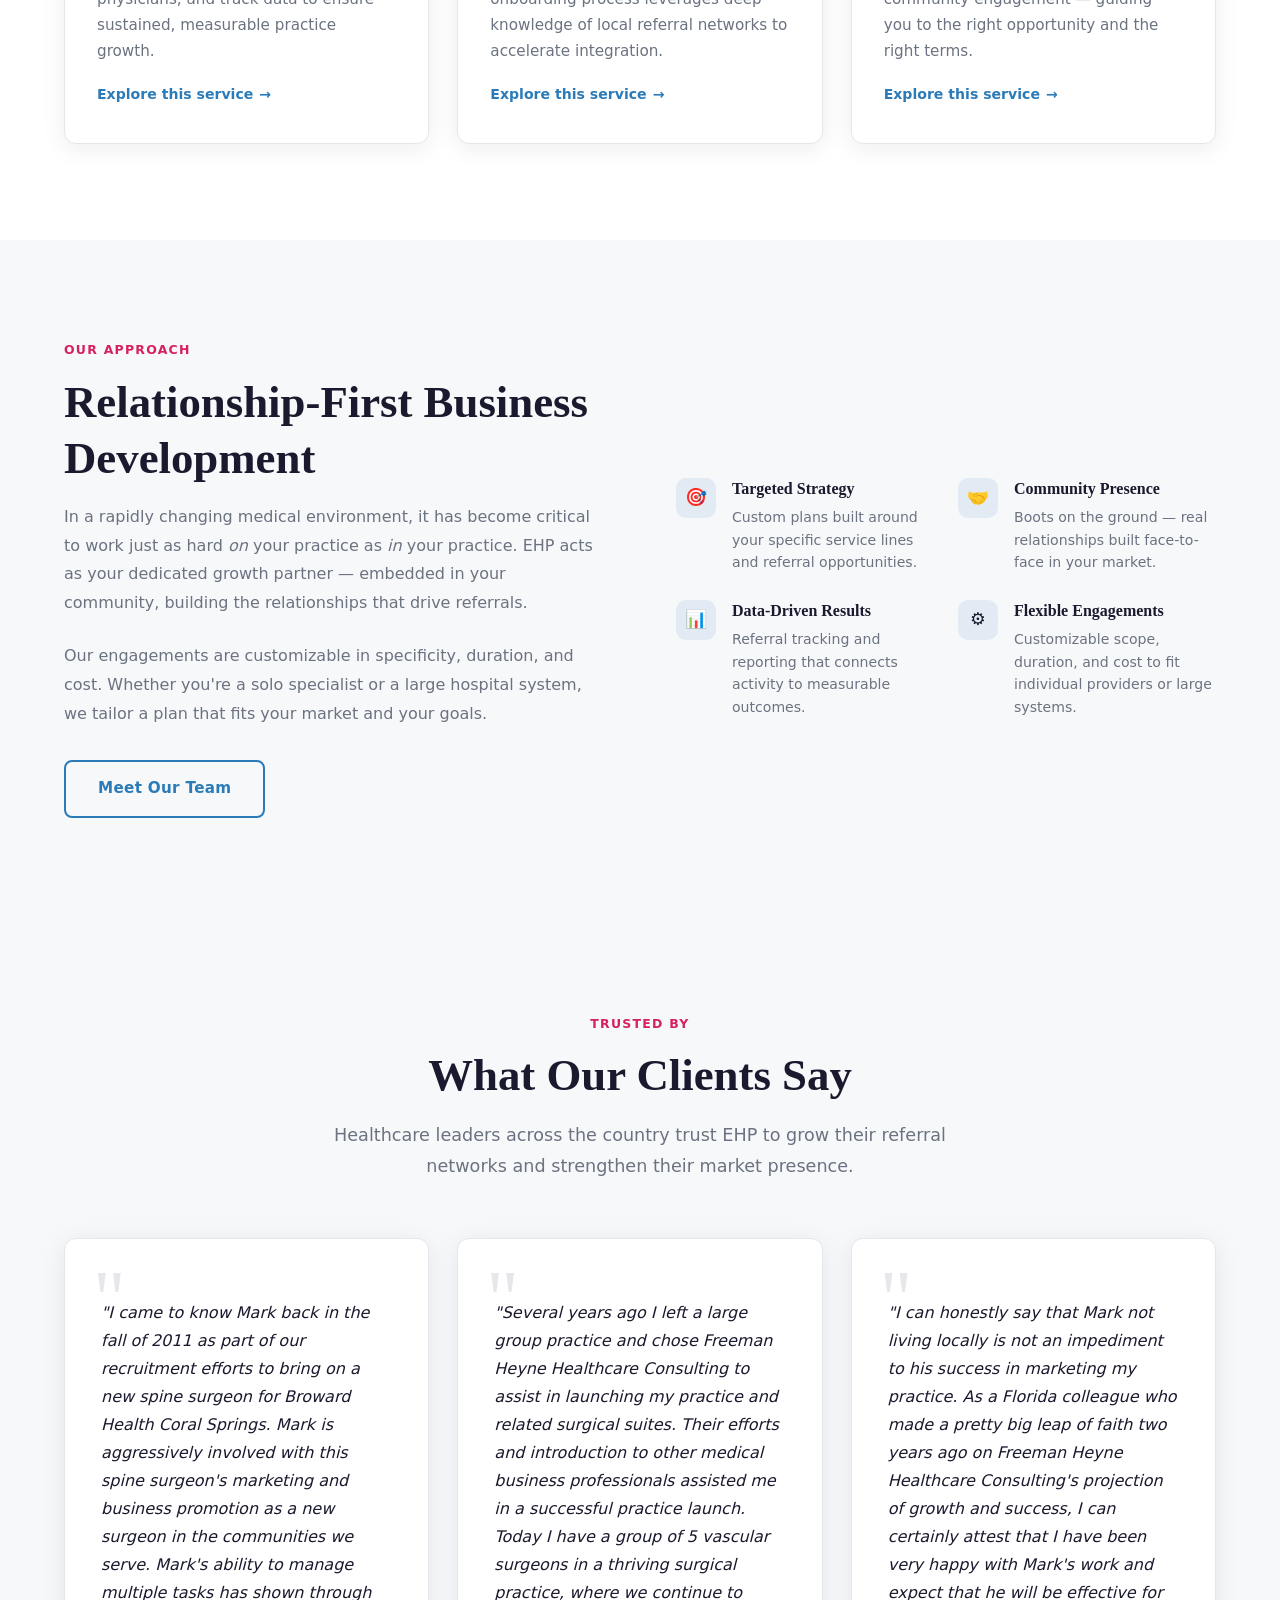
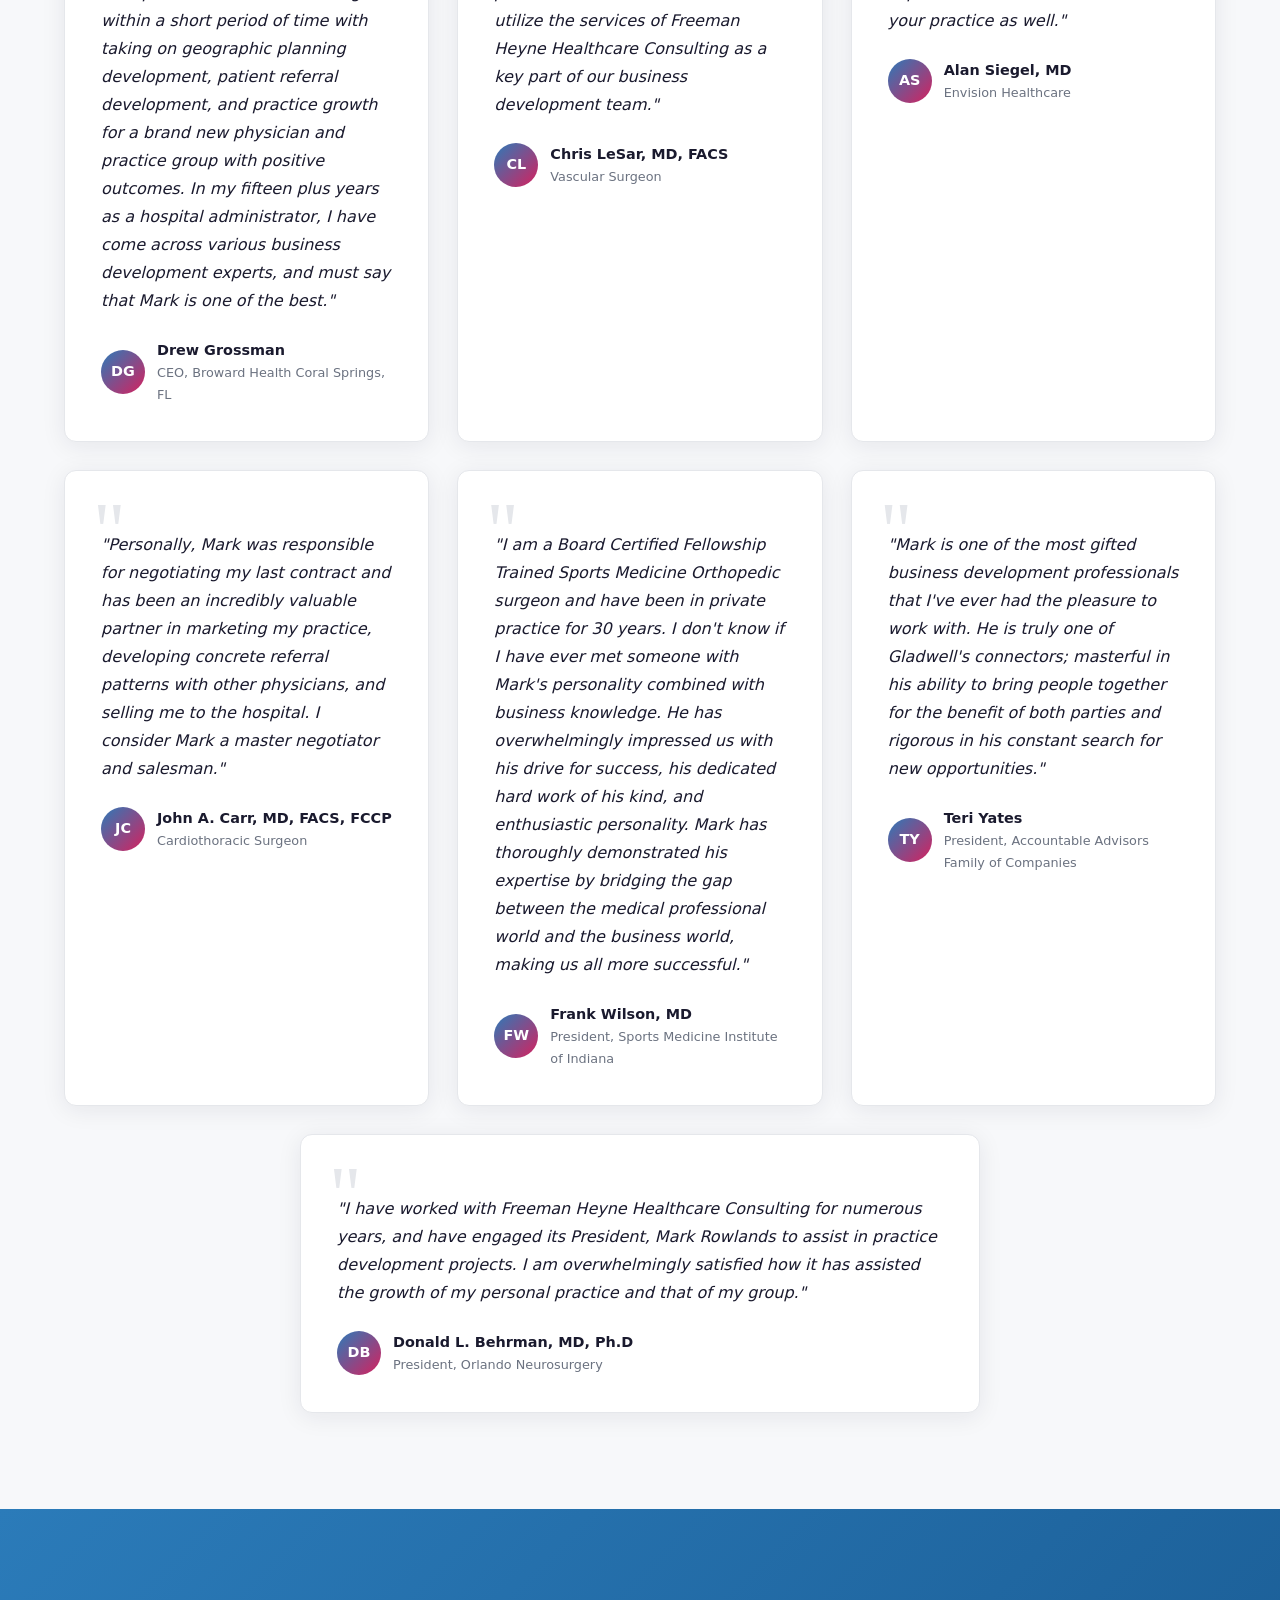
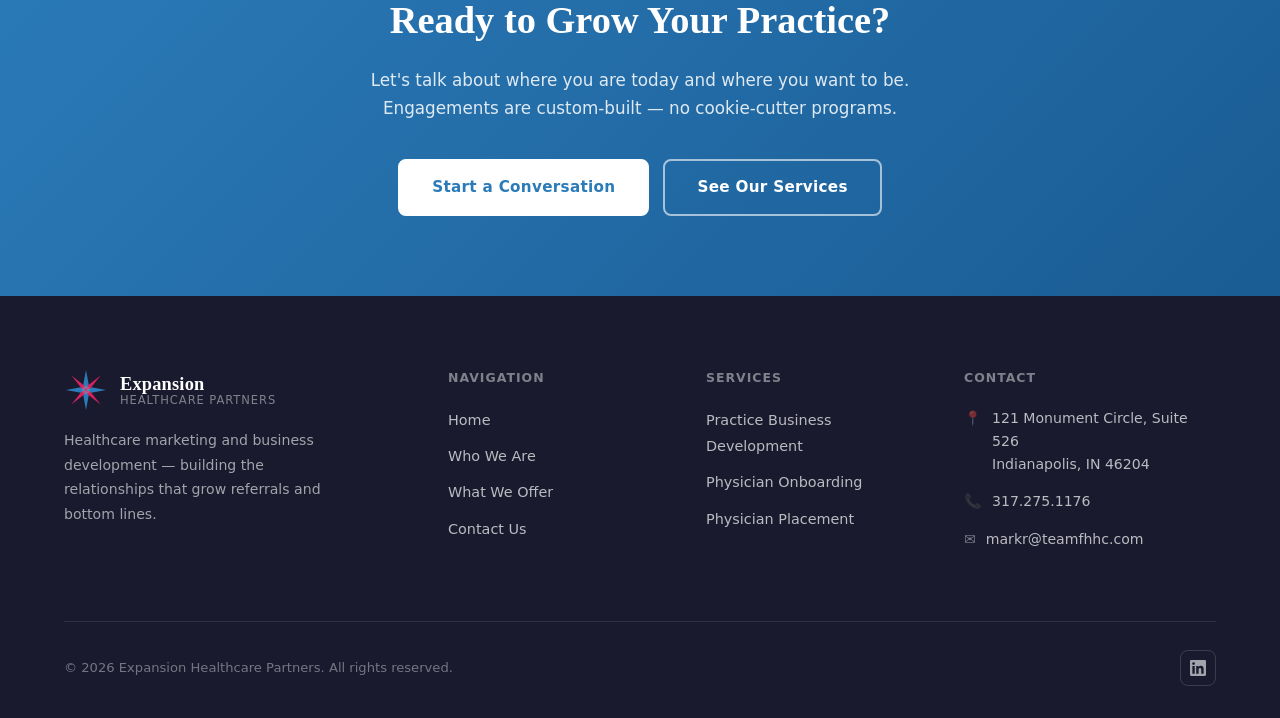
==== commit c433e1f0: "Add real testimonials, Mark photo slot, service images, remove dividers - Replace 2 placeholder test" ====
--- a/index.html
+++ b/index.html
@@ -158,7 +158,6 @@
       </div>
     </section>
 
-    <hr class="divider-accent" />
 
     <!-- HOW WE WORK -->
     <section class="section section-alt" aria-labelledby="how-heading">
@@ -213,26 +212,78 @@
         <div class="section-header centered">
           <span class="section-label">Trusted By</span>
           <h2 class="section-title" id="testimonials-heading">What Our Clients Say</h2>
-          <p class="section-lead">Healthcare leaders across the Midwest trust EHP to grow their referral networks and strengthen their market presence.</p>
-        </div>
-        <div class="testimonial-grid">
-          <article class="testimonial-card">
-            <p class="testimonial-text">Working with EHP transformed how we approach physician outreach. Within six months we saw a measurable increase in referrals from primary care partners we'd never reached before.</p>
-            <div class="testimonial-author">
-              <div class="testimonial-avatar">MO</div>
-              <div>
-                <div class="testimonial-name">Medical Oncology Group</div>
-                <div class="testimonial-title">Specialty Practice, Indiana</div>
-              </div>
-            </div>
-          </article>
-          <article class="testimonial-card">
-            <p class="testimonial-text">Mark and his team understood our market immediately. Their ability to open doors and communicate our value proposition to referring physicians is unmatched in our experience.</p>
-            <div class="testimonial-author">
-              <div class="testimonial-avatar">NS</div>
-              <div>
-                <div class="testimonial-name">Neurosurgery Partners</div>
-                <div class="testimonial-title">Surgical Group, Midwest</div>
+          <p class="section-lead">Healthcare leaders across the country trust EHP to grow their referral networks and strengthen their market presence.</p>
+        </div>
+        <div class="testimonial-grid testimonial-grid-3">
+          <article class="testimonial-card">
+            <p class="testimonial-text">"I came to know Mark back in the fall of 2011 as part of our recruitment efforts to bring on a new spine surgeon for Broward Health Coral Springs. Mark is aggressively involved with this spine surgeon's marketing and business promotion as a new surgeon in the communities we serve. Mark's ability to manage multiple tasks has shown through within a short period of time with taking on geographic planning development, patient referral development, and practice growth for a brand new physician and practice group with positive outcomes. In my fifteen plus years as a hospital administrator, I have come across various business development experts, and must say that Mark is one of the best."</p>
+            <div class="testimonial-author">
+              <div class="testimonial-avatar">DG</div>
+              <div>
+                <div class="testimonial-name">Drew Grossman</div>
+                <div class="testimonial-title">CEO, Broward Health Coral Springs, FL</div>
+              </div>
+            </div>
+          </article>
+          <article class="testimonial-card">
+            <p class="testimonial-text">"Several years ago I left a large group practice and chose Freeman Heyne Healthcare Consulting to assist in launching my practice and related surgical suites. Their efforts and introduction to other medical business professionals assisted me in a successful practice launch. Today I have a group of 5 vascular surgeons in a thriving surgical practice, where we continue to utilize the services of Freeman Heyne Healthcare Consulting as a key part of our business development team."</p>
+            <div class="testimonial-author">
+              <div class="testimonial-avatar">CL</div>
+              <div>
+                <div class="testimonial-name">Chris LeSar, MD, FACS</div>
+                <div class="testimonial-title">Vascular Surgeon</div>
+              </div>
+            </div>
+          </article>
+          <article class="testimonial-card">
+            <p class="testimonial-text">"I can honestly say that Mark not living locally is not an impediment to his success in marketing my practice. As a Florida colleague who made a pretty big leap of faith two years ago on Freeman Heyne Healthcare Consulting's projection of growth and success, I can certainly attest that I have been very happy with Mark's work and expect that he will be effective for your practice as well."</p>
+            <div class="testimonial-author">
+              <div class="testimonial-avatar">AS</div>
+              <div>
+                <div class="testimonial-name">Alan Siegel, MD</div>
+                <div class="testimonial-title">Envision Healthcare</div>
+              </div>
+            </div>
+          </article>
+          <article class="testimonial-card">
+            <p class="testimonial-text">"Personally, Mark was responsible for negotiating my last contract and has been an incredibly valuable partner in marketing my practice, developing concrete referral patterns with other physicians, and selling me to the hospital. I consider Mark a master negotiator and salesman."</p>
+            <div class="testimonial-author">
+              <div class="testimonial-avatar">JC</div>
+              <div>
+                <div class="testimonial-name">John A. Carr, MD, FACS, FCCP</div>
+                <div class="testimonial-title">Cardiothoracic Surgeon</div>
+              </div>
+            </div>
+          </article>
+          <article class="testimonial-card">
+            <p class="testimonial-text">"I am a Board Certified Fellowship Trained Sports Medicine Orthopedic surgeon and have been in private practice for 30 years. I don't know if I have ever met someone with Mark's personality combined with business knowledge. He has overwhelmingly impressed us with his drive for success, his dedicated hard work of his kind, and enthusiastic personality. Mark has thoroughly demonstrated his expertise by bridging the gap between the medical professional world and the business world, making us all more successful."</p>
+            <div class="testimonial-author">
+              <div class="testimonial-avatar">FW</div>
+              <div>
+                <div class="testimonial-name">Frank Wilson, MD</div>
+                <div class="testimonial-title">President, Sports Medicine Institute of Indiana</div>
+              </div>
+            </div>
+          </article>
+          <article class="testimonial-card">
+            <p class="testimonial-text">"Mark is one of the most gifted business development professionals that I've ever had the pleasure to work with. He is truly one of Gladwell's connectors; masterful in his ability to bring people together for the benefit of both parties and rigorous in his constant search for new opportunities."</p>
+            <div class="testimonial-author">
+              <div class="testimonial-avatar">TY</div>
+              <div>
+                <div class="testimonial-name">Teri Yates</div>
+                <div class="testimonial-title">President, Accountable Advisors Family of Companies</div>
+              </div>
+            </div>
+          </article>
+        </div>
+        <div style="margin-top:28px;">
+          <article class="testimonial-card" style="max-width:680px;margin:0 auto;">
+            <p class="testimonial-text">"I have worked with Freeman Heyne Healthcare Consulting for numerous years, and have engaged its President, Mark Rowlands to assist in practice development projects. I am overwhelmingly satisfied how it has assisted the growth of my personal practice and that of my group."</p>
+            <div class="testimonial-author">
+              <div class="testimonial-avatar">DB</div>
+              <div>
+                <div class="testimonial-name">Donald L. Behrman, MD, Ph.D</div>
+                <div class="testimonial-title">President, Orlando Neurosurgery</div>
               </div>
             </div>
           </article>
--- a/styles.css
+++ b/styles.css
@@ -780,6 +780,7 @@
 /* ---------- Testimonials ---------- */
 .testimonials { background: var(--light-bg); }
 .testimonial-grid { display: grid; grid-template-columns: repeat(2,1fr); gap: 28px; }
+.testimonial-grid-3 { grid-template-columns: repeat(3,1fr); }
 .testimonial-card {
   background: var(--white);
   border-radius: 12px;
@@ -904,15 +905,25 @@
   color: var(--white);
 }
 
-/* ---------- Divider Accent ---------- */
-.divider-accent {
-  height: 4px;
-  background: linear-gradient(to right, var(--blue), var(--pink));
-  border: none;
+/* ---------- Service Images ---------- */
+.service-img-wrap {
+  width: 100%;
+  max-width: 420px;
+  border-radius: 16px;
+  overflow: hidden;
+  box-shadow: var(--shadow-lg);
+  border: 1px solid var(--border);
+}
+.service-img-wrap img {
+  width: 100%;
+  height: 340px;
+  object-fit: cover;
+  display: block;
 }
 
 /* ---------- Responsive ---------- */
 @media (max-width: 1024px) {
+  .testimonial-grid-3 { grid-template-columns: repeat(2,1fr); }
   .cards-3 { grid-template-columns: 1fr 1fr; }
   .service-block { grid-template-columns: 1fr; gap: 40px; }
   .service-block.reverse { direction: ltr; }
@@ -952,6 +963,7 @@
   .cards-3 { grid-template-columns: 1fr; }
   .cards-2 { grid-template-columns: 1fr; }
   .testimonial-grid { grid-template-columns: 1fr; }
+  .testimonial-grid-3 { grid-template-columns: 1fr; }
   .values-grid { grid-template-columns: 1fr; }
 
   .footer-grid { grid-template-columns: 1fr; gap: 36px; }
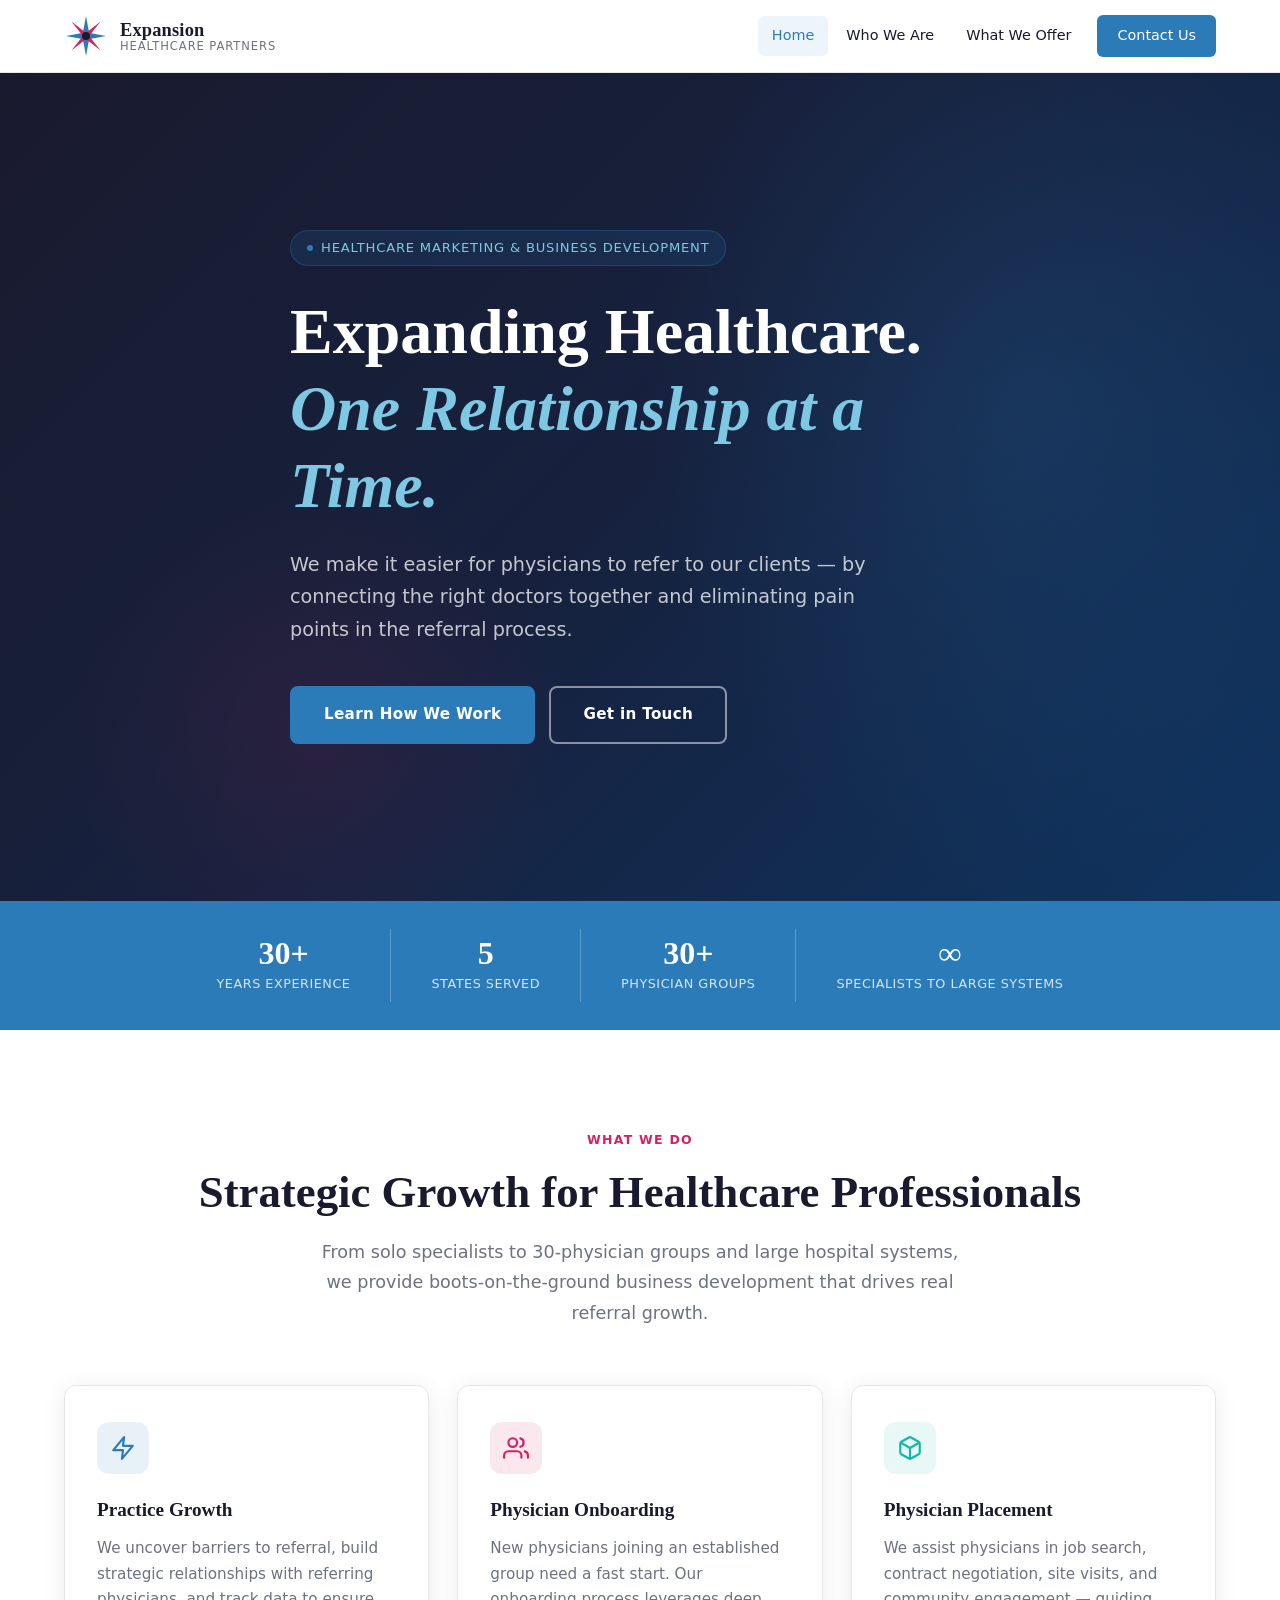
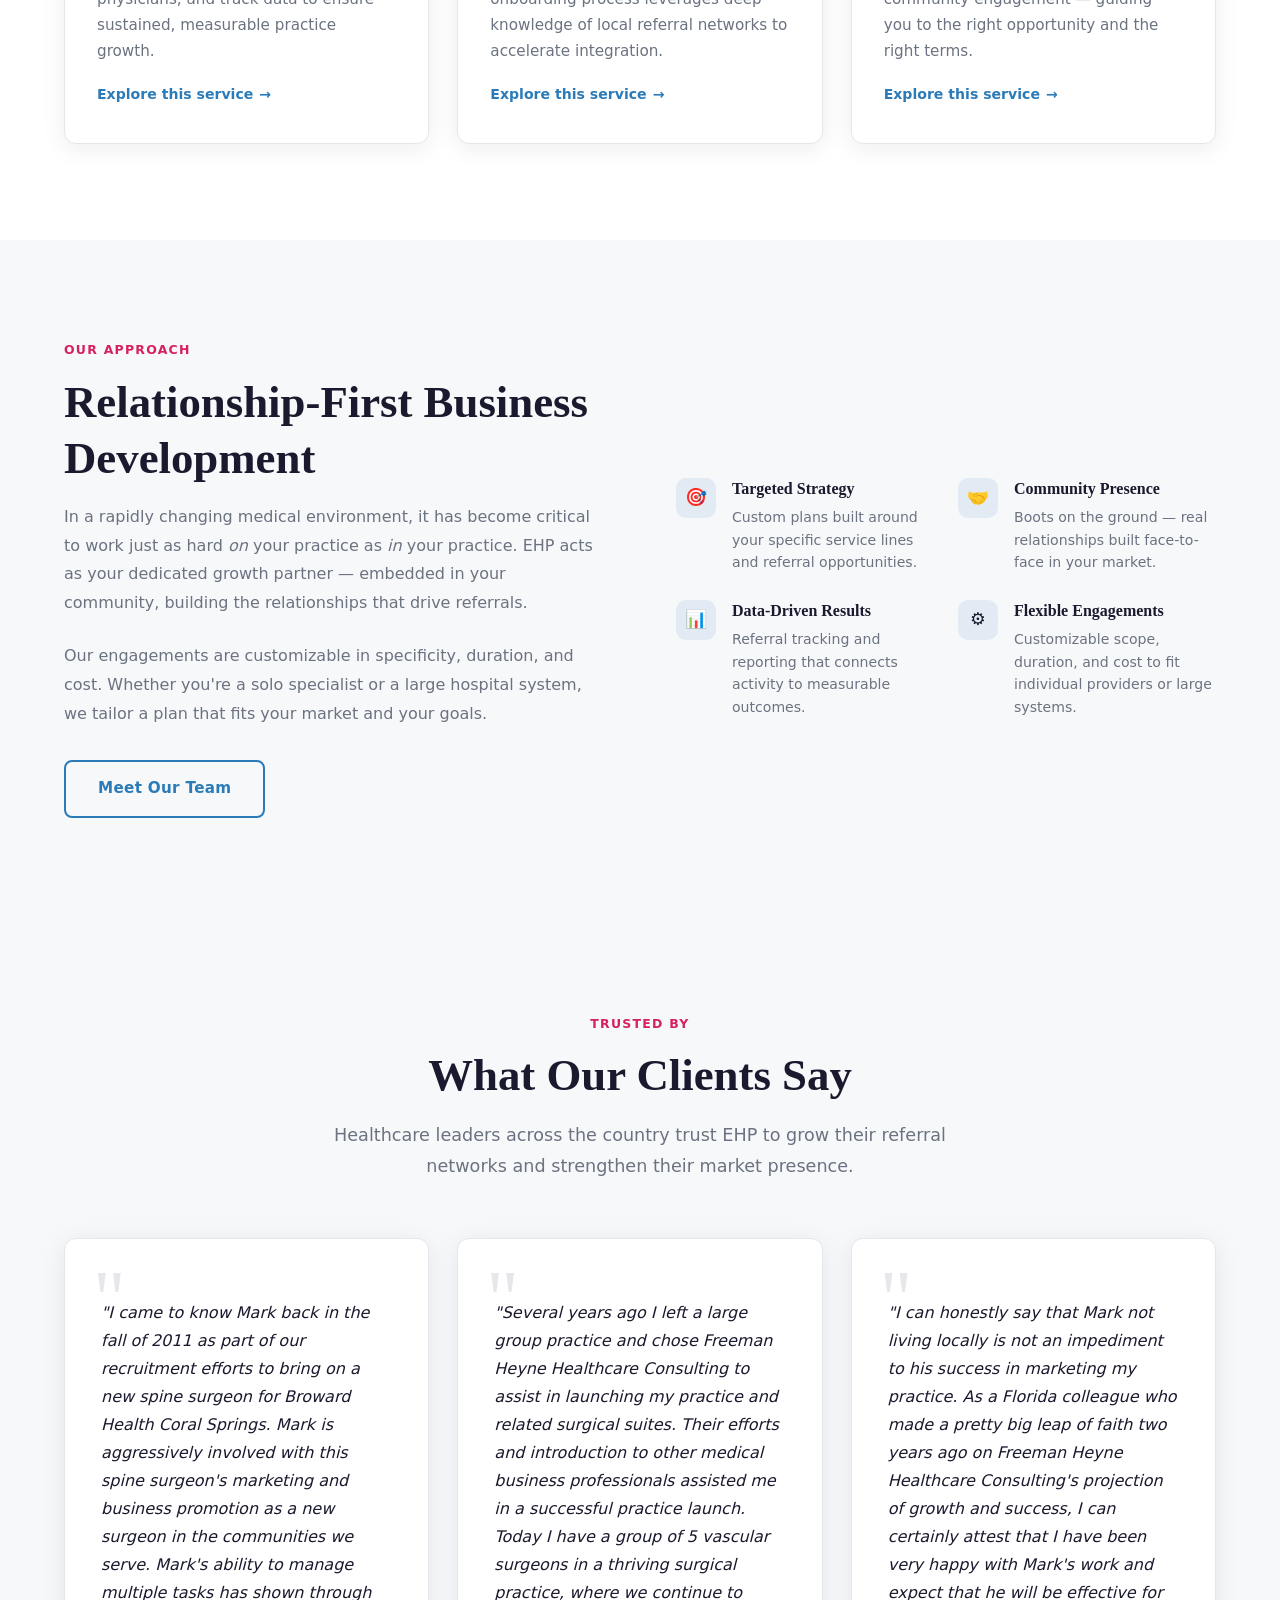
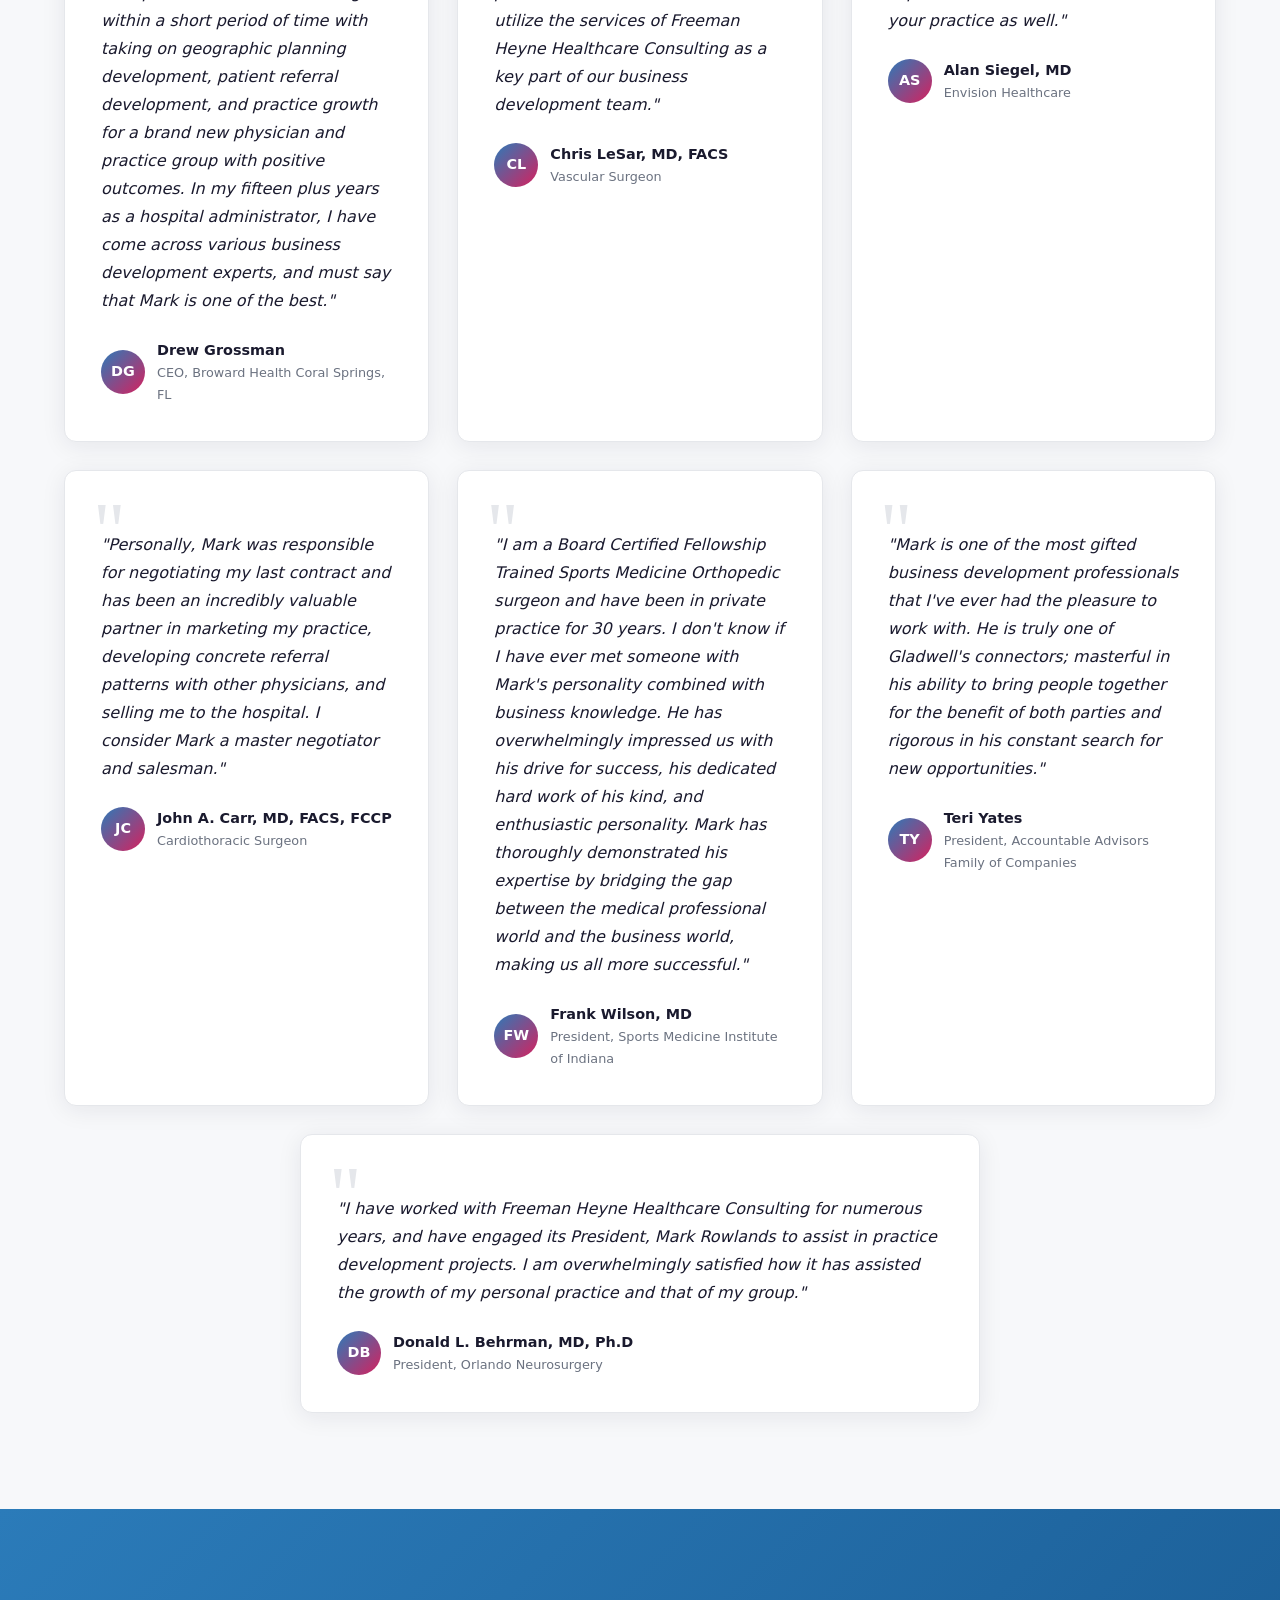
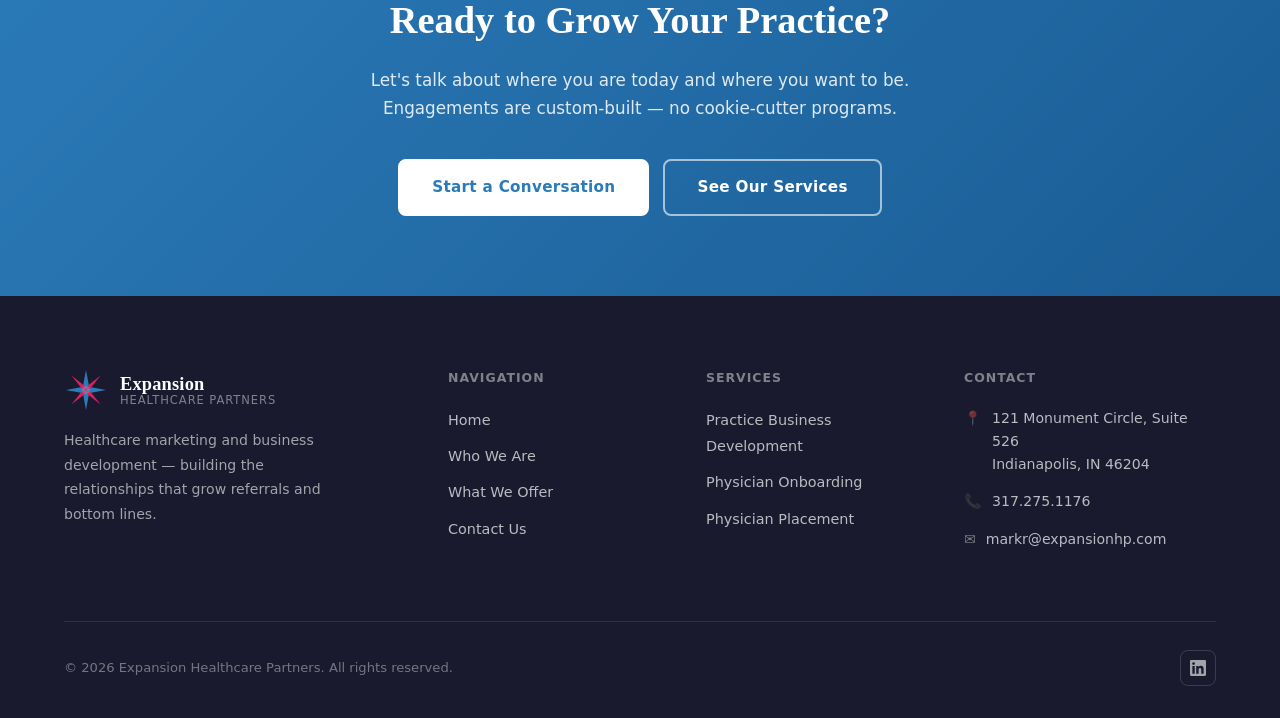
==== commit a2954d1d: "Update email to markr@expansionhp.com, make address clickable - Replace markr@teamfhhc.com with mark" ====
--- a/index.html
+++ b/index.html
@@ -16,7 +16,7 @@
     "url": "https://expansionhealthcarepartners.com",
     "telephone": "+13172751176",
     "faxNumber": "+13174581970",
-    "email": "markr@teamfhhc.com",
+    "email": "markr@expansionhp.com",
     "address": {
       "@type": "PostalAddress",
       "streetAddress": "121 Monument Circle, Suite 526",
@@ -350,7 +350,7 @@
           <h4>Contact</h4>
           <div class="footer-contact-line">
             <span>📍</span>
-            <span>121 Monument Circle, Suite 526<br>Indianapolis, IN 46204</span>
+            <span><a href="https://maps.google.com/?q=121+Monument+Circle+Suite+526+Indianapolis+IN+46204" target="_blank" rel="noopener noreferrer" style="color:rgba(255,255,255,.7);">121 Monument Circle, Suite 526<br>Indianapolis, IN 46204</a></span>
           </div>
           <div class="footer-contact-line">
             <span>📞</span>
@@ -358,7 +358,7 @@
           </div>
           <div class="footer-contact-line">
             <span>✉️</span>
-            <a href="mailto:markr@teamfhhc.com">markr@teamfhhc.com</a>
+            <a href="mailto:markr@expansionhp.com">markr@expansionhp.com</a>
           </div>
         </div>
       </div>
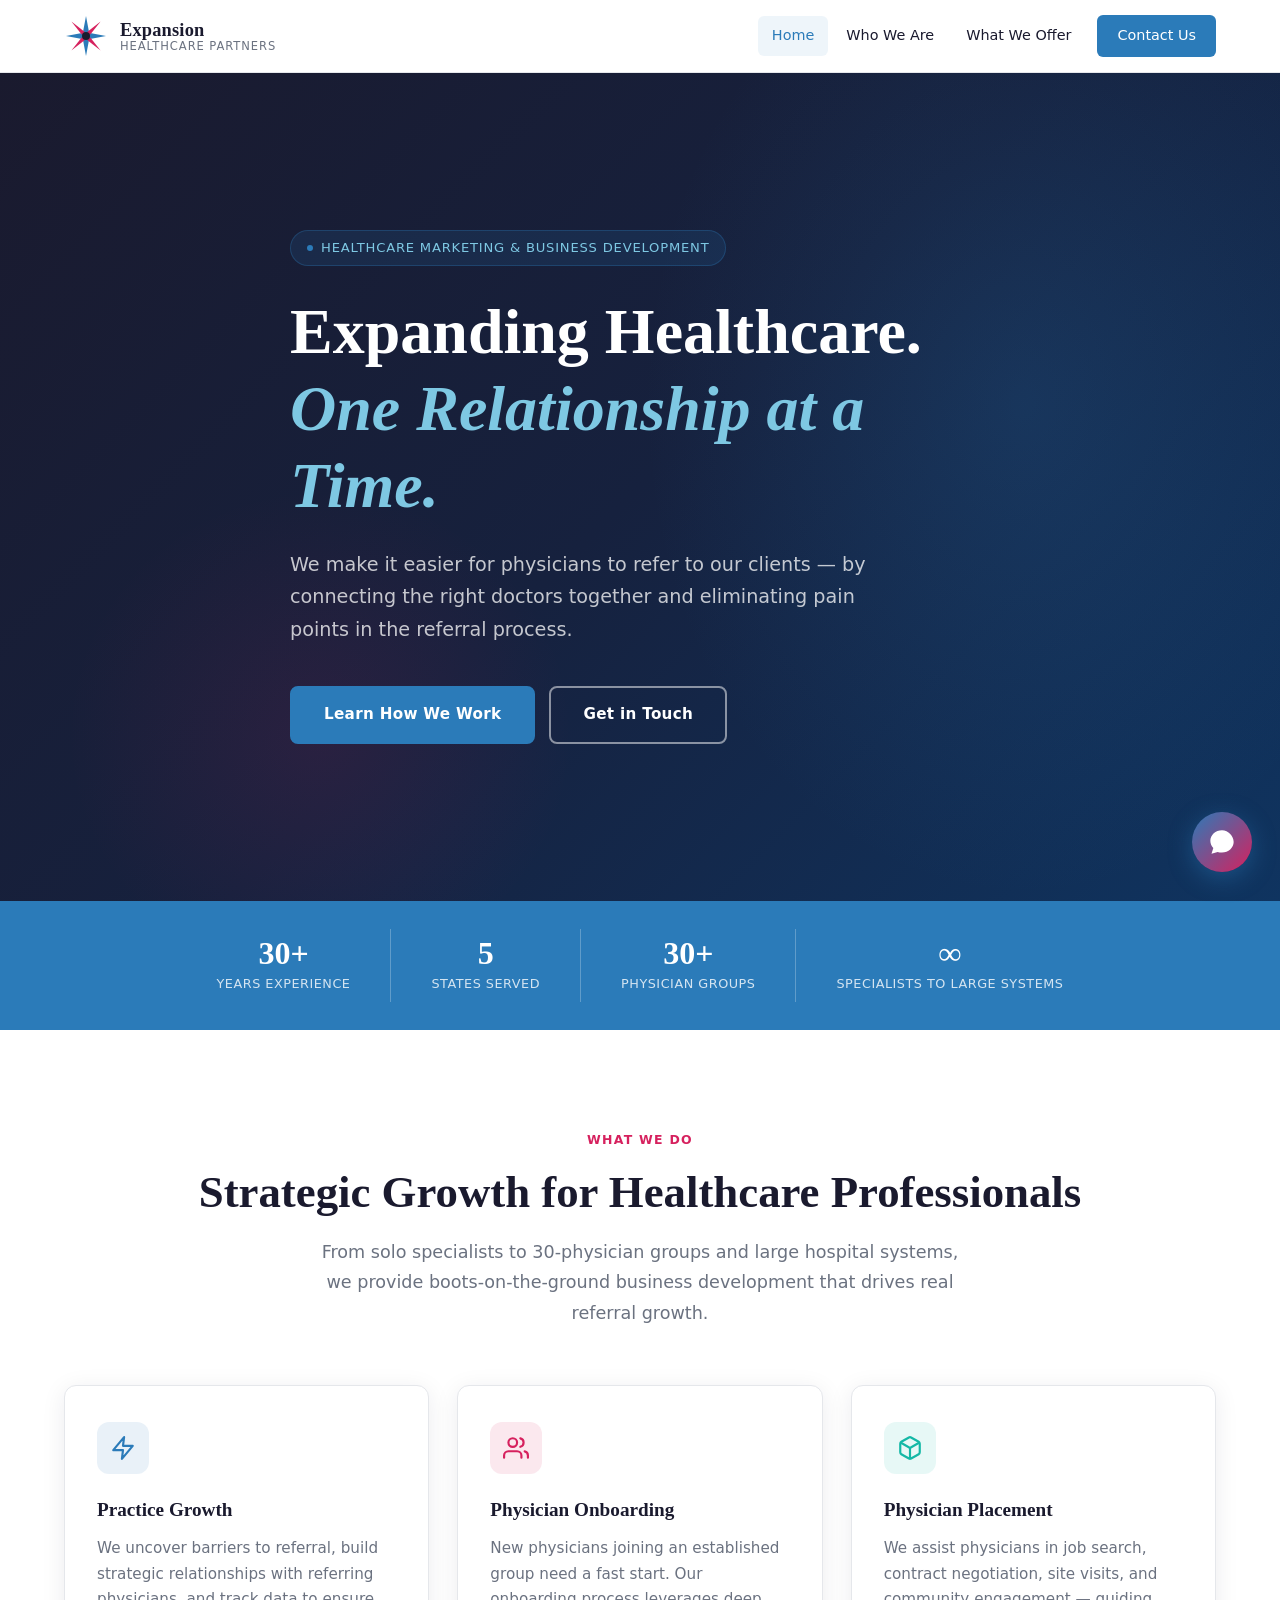
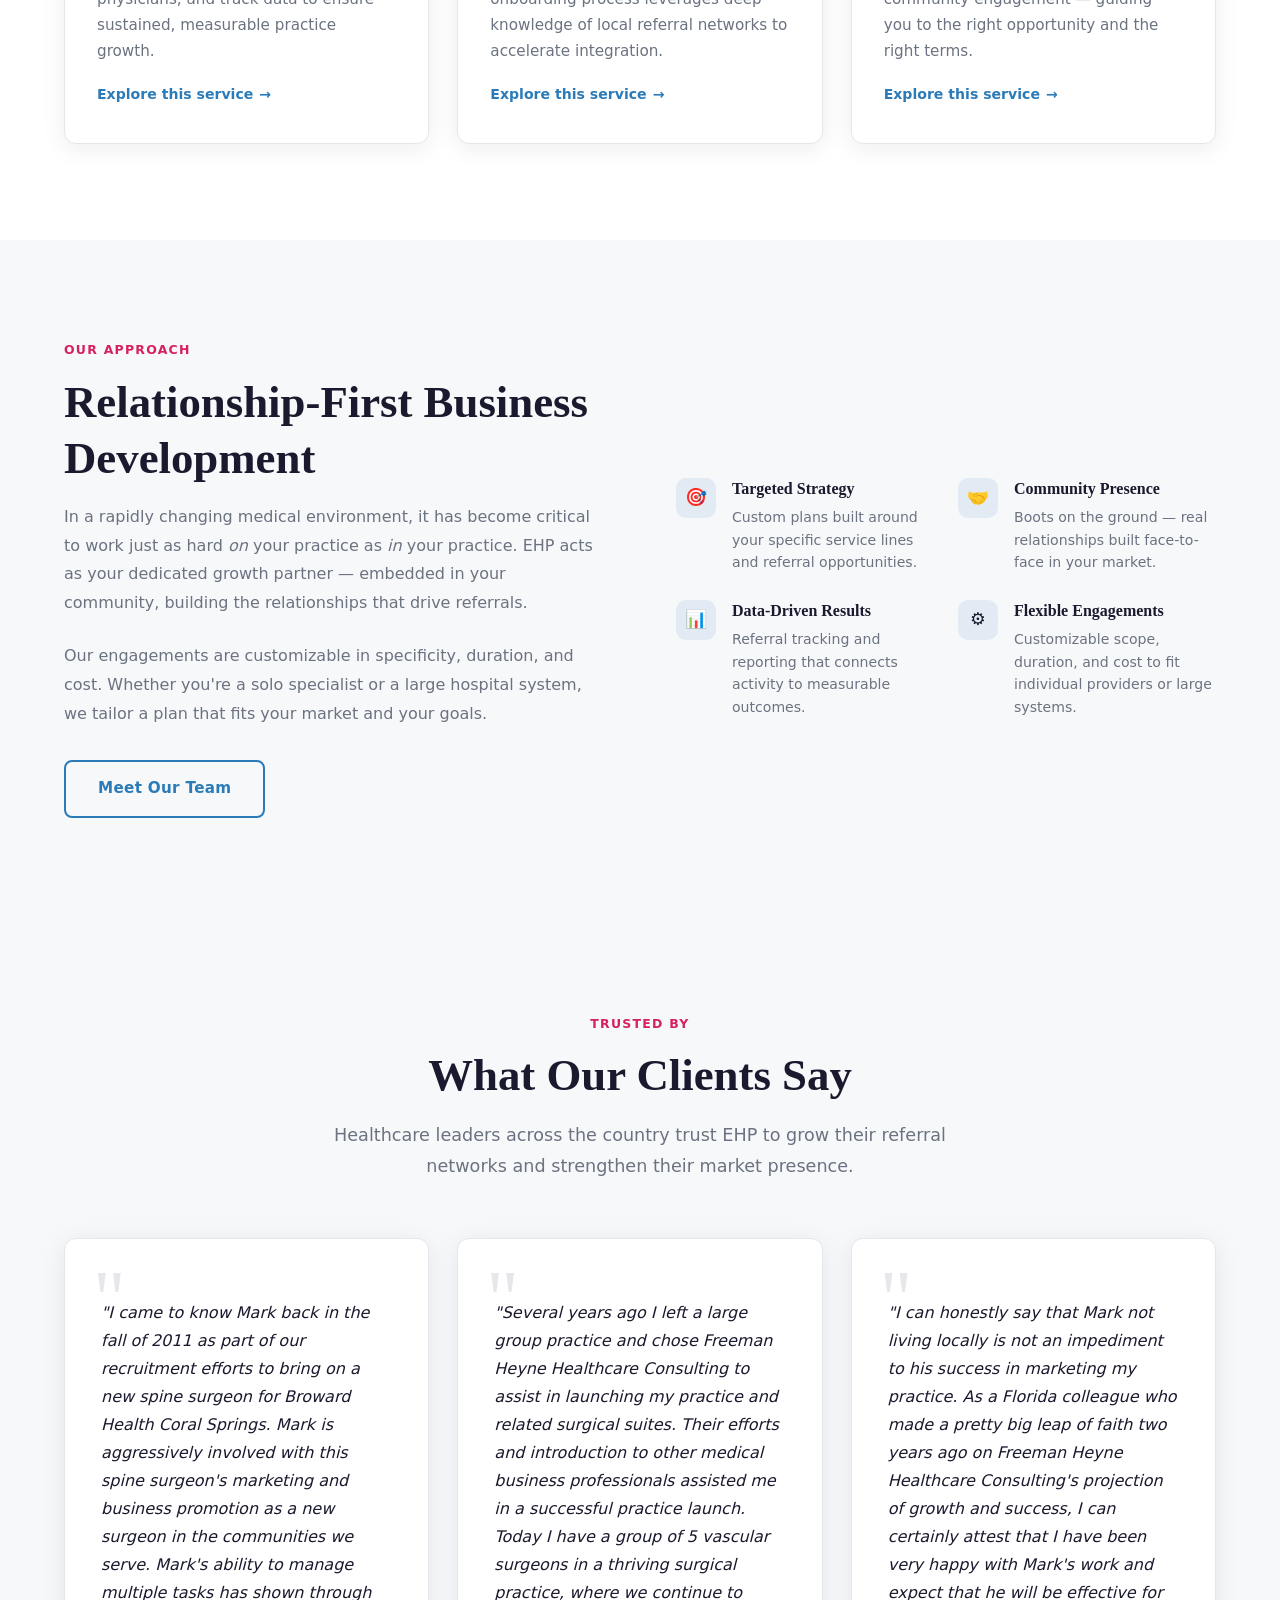
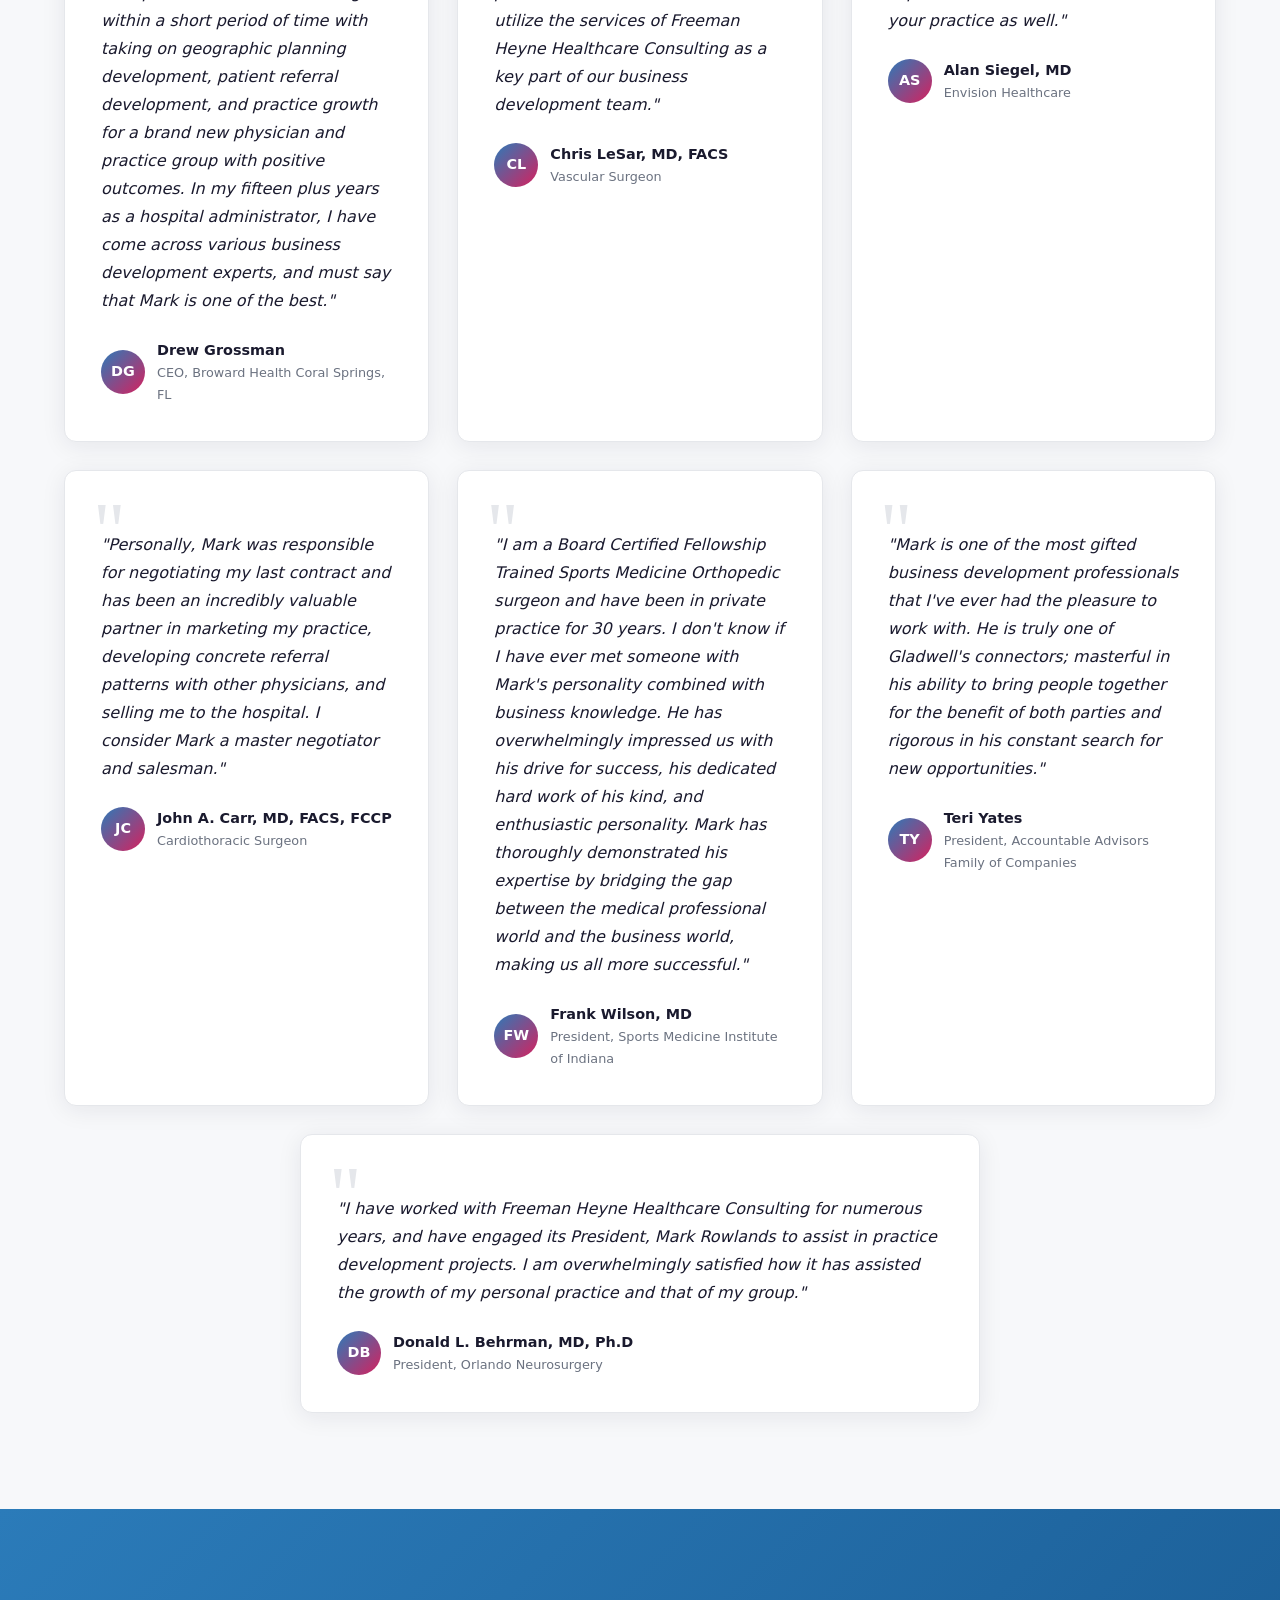
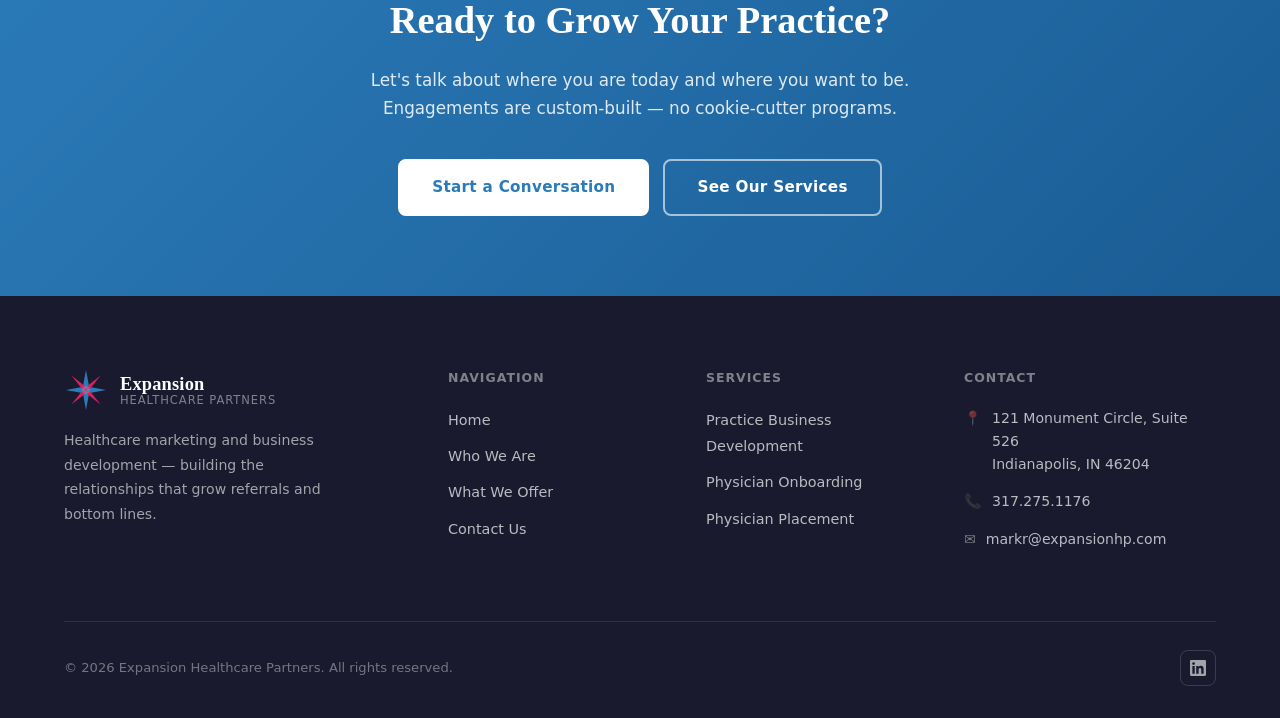
==== commit 92ae04d8: "Add AI receptionist chat widget (Aria) Floating chat bubble on all pages powered by the Claude API. " ====
--- a/index.html
+++ b/index.html
@@ -374,5 +374,6 @@
   </footer>
 
   <script src="main.js"></script>
+  <script src="receptionist.js"></script>
 </body>
 </html>
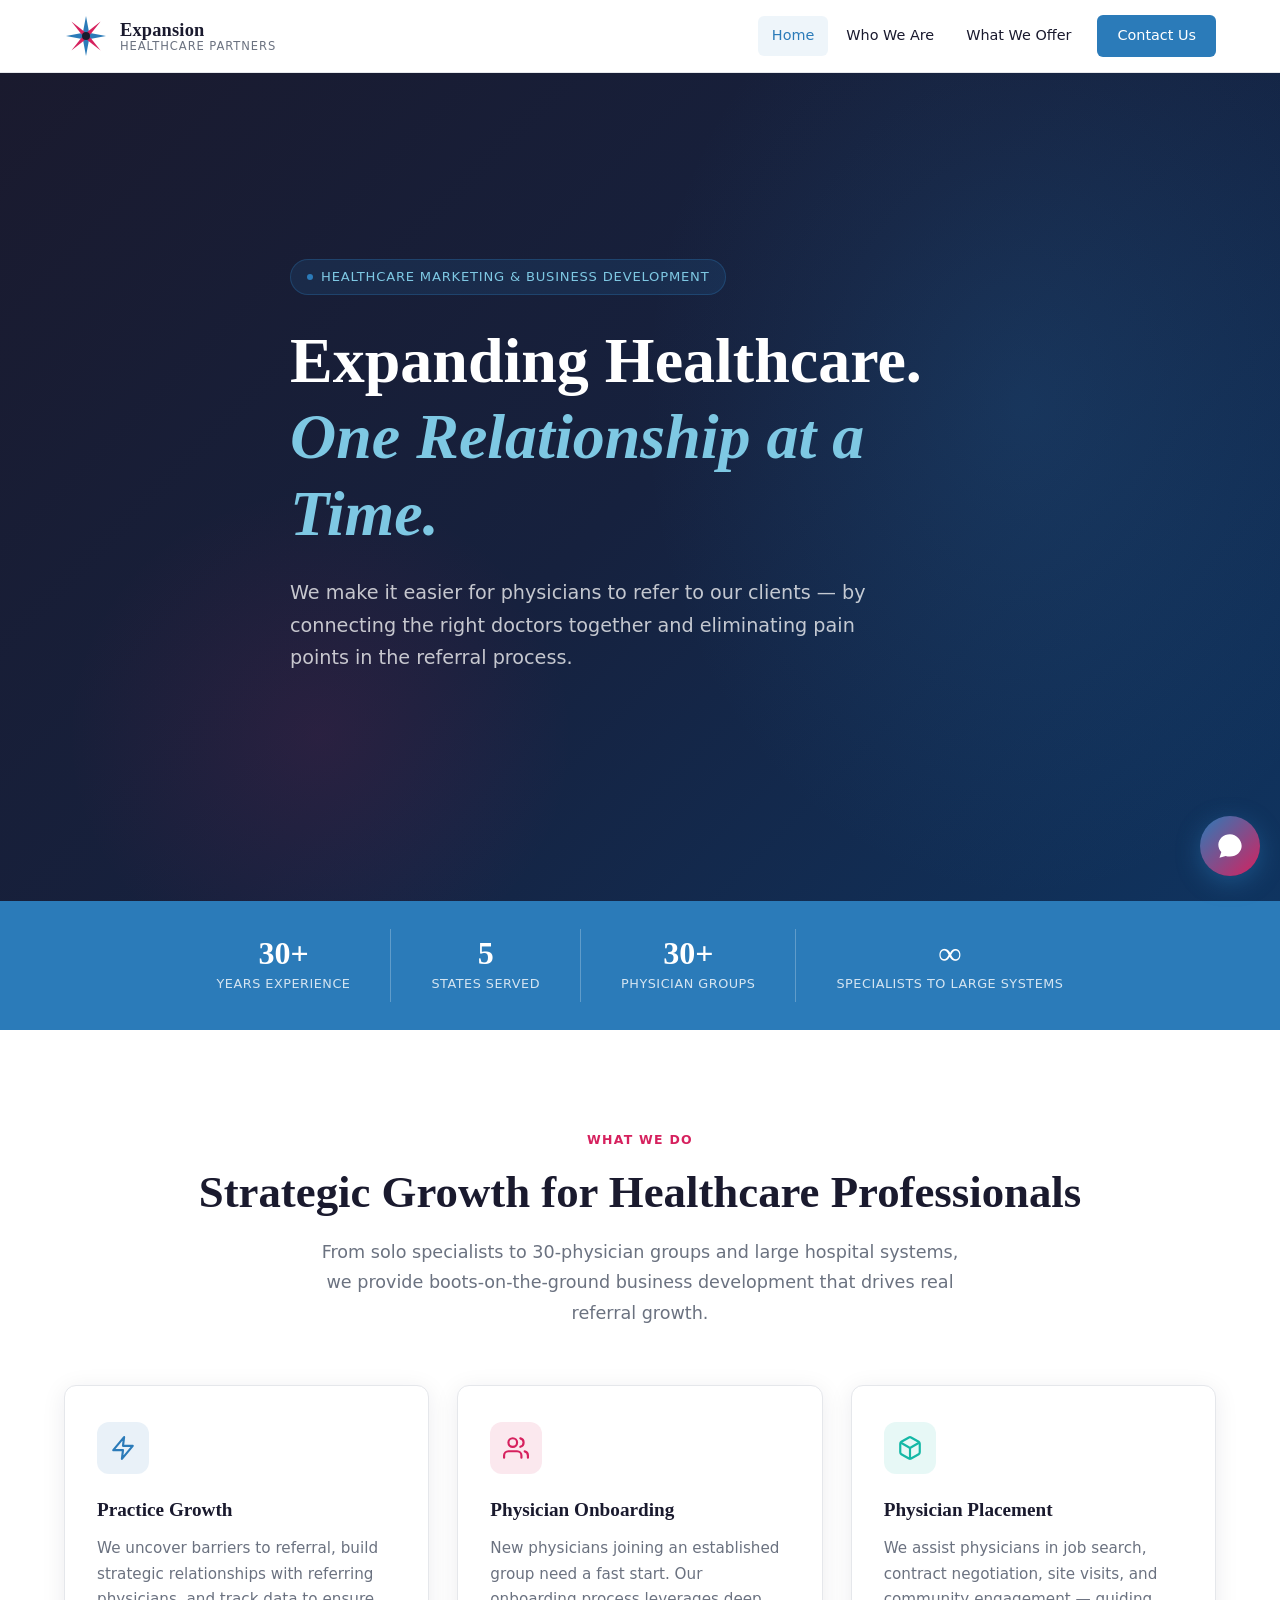
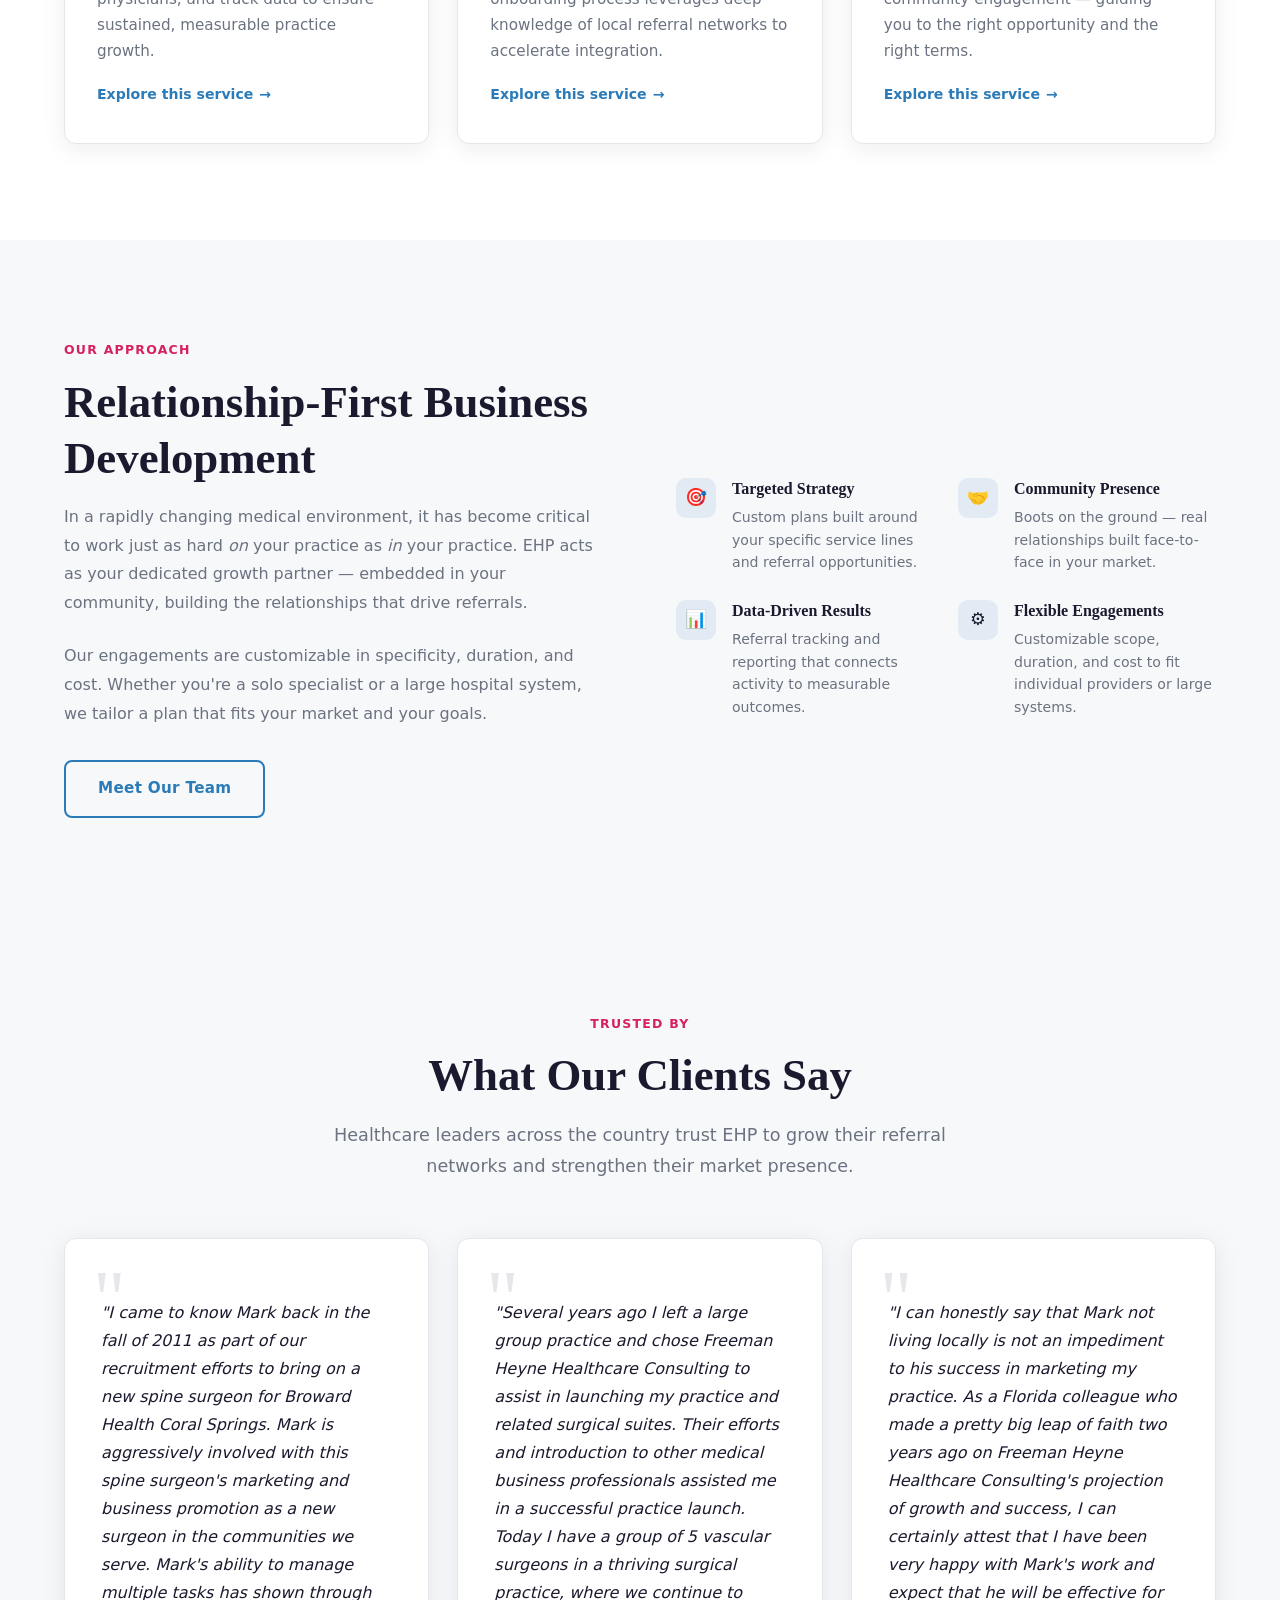
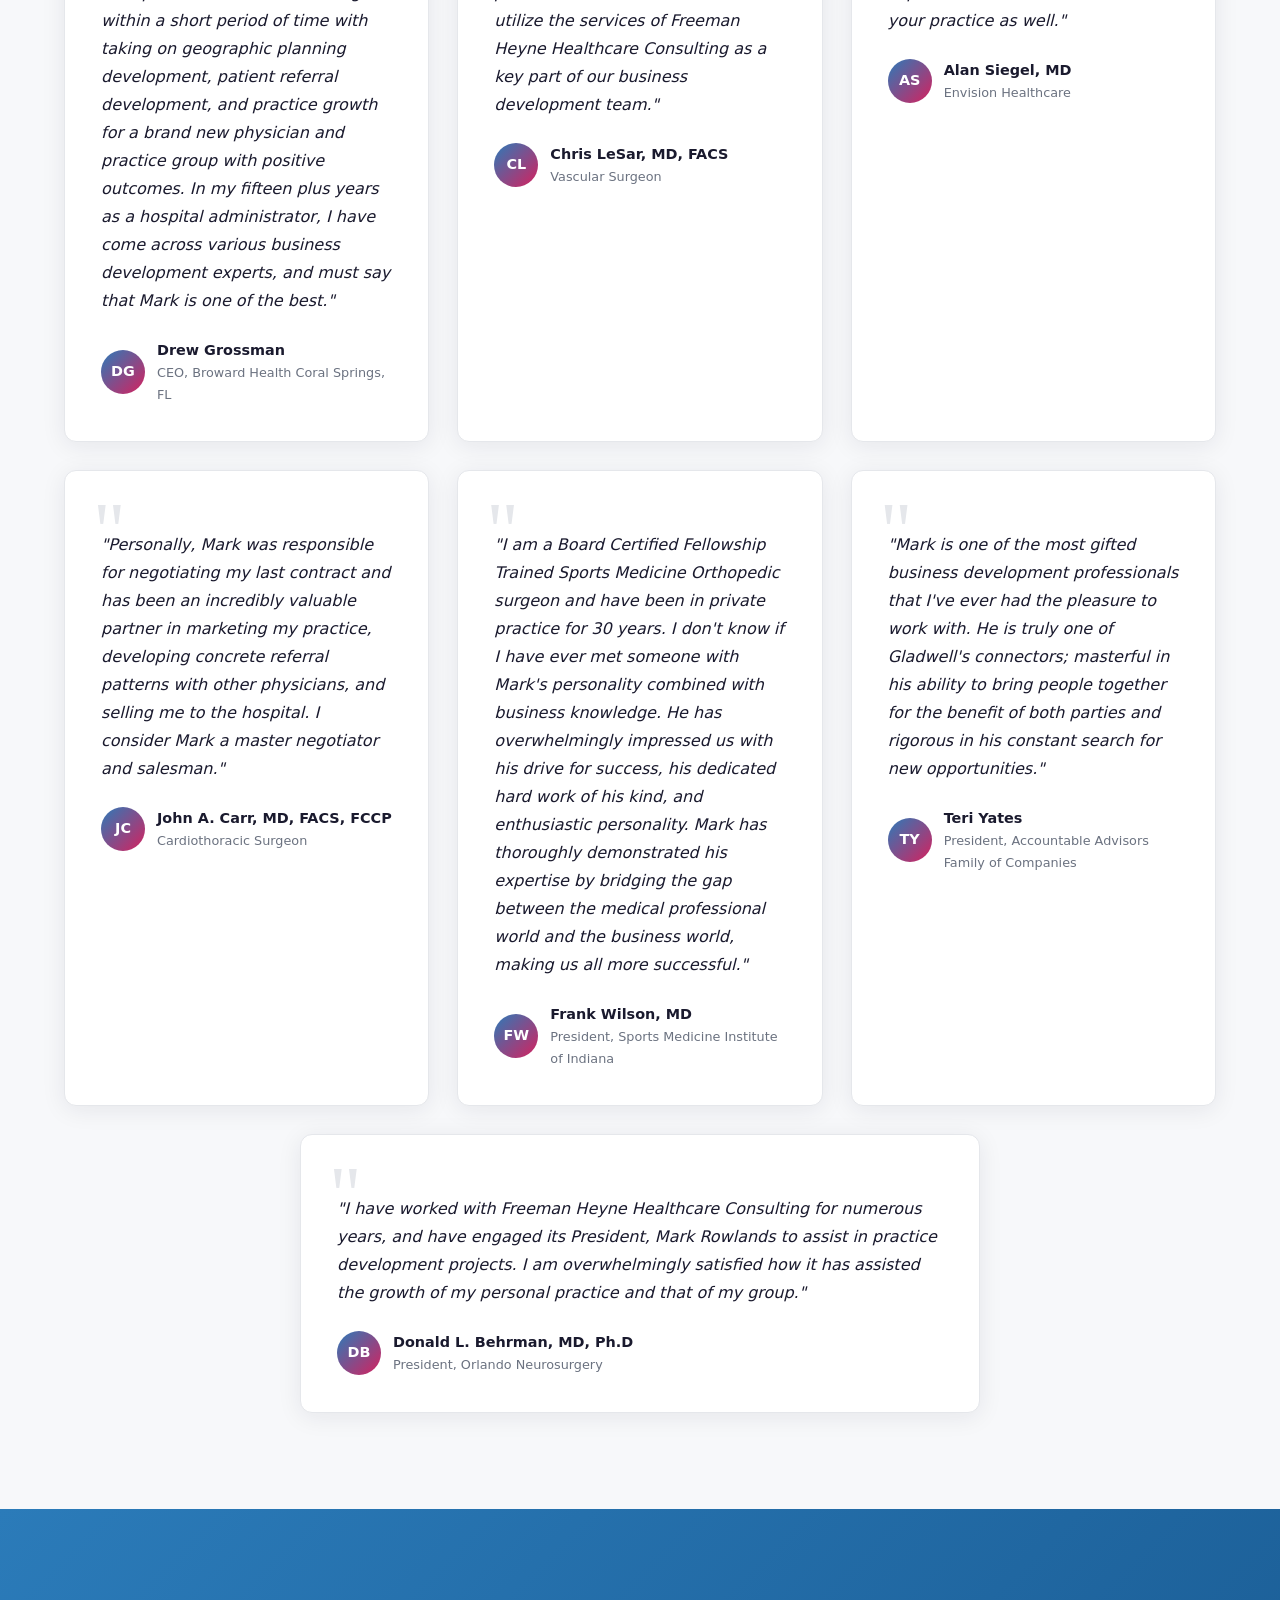
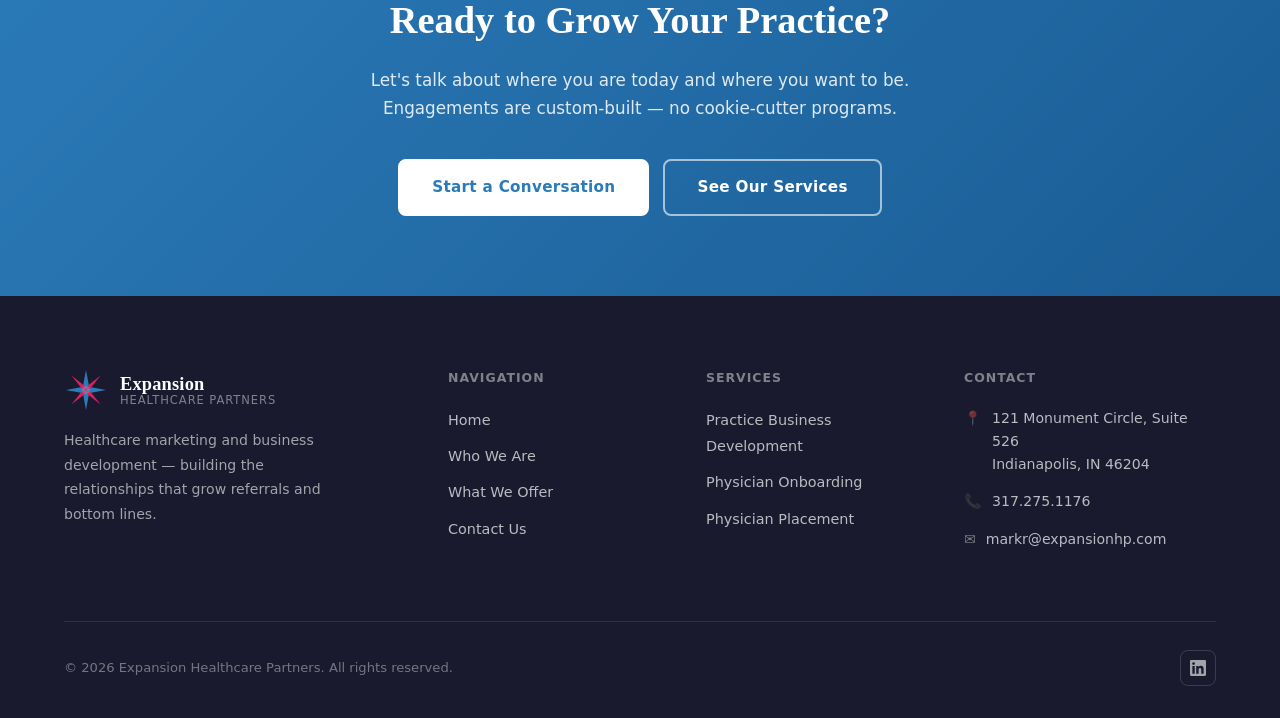
==== commit 7f8d9659: "Remove hero CTA buttons and fix Aria mobile layout - Remove 'Learn How We Work' and 'Get in Touch' b" ====
--- a/index.html
+++ b/index.html
@@ -79,10 +79,6 @@
         <div class="hero-eyebrow">Healthcare Marketing &amp; Business Development</div>
         <h1 id="hero-heading">Expanding Healthcare.<br><em>One Relationship at a Time.</em></h1>
         <p class="hero-sub">We make it easier for physicians to refer to our clients — by connecting the right doctors together and eliminating pain points in the referral process.</p>
-        <div class="hero-actions">
-          <a href="services.html" class="btn btn-primary">Learn How We Work</a>
-          <a href="contact.html" class="btn btn-outline" style="color:#fff;border-color:rgba(255,255,255,.5);">Get in Touch</a>
-        </div>
       </div>
     </section>
 
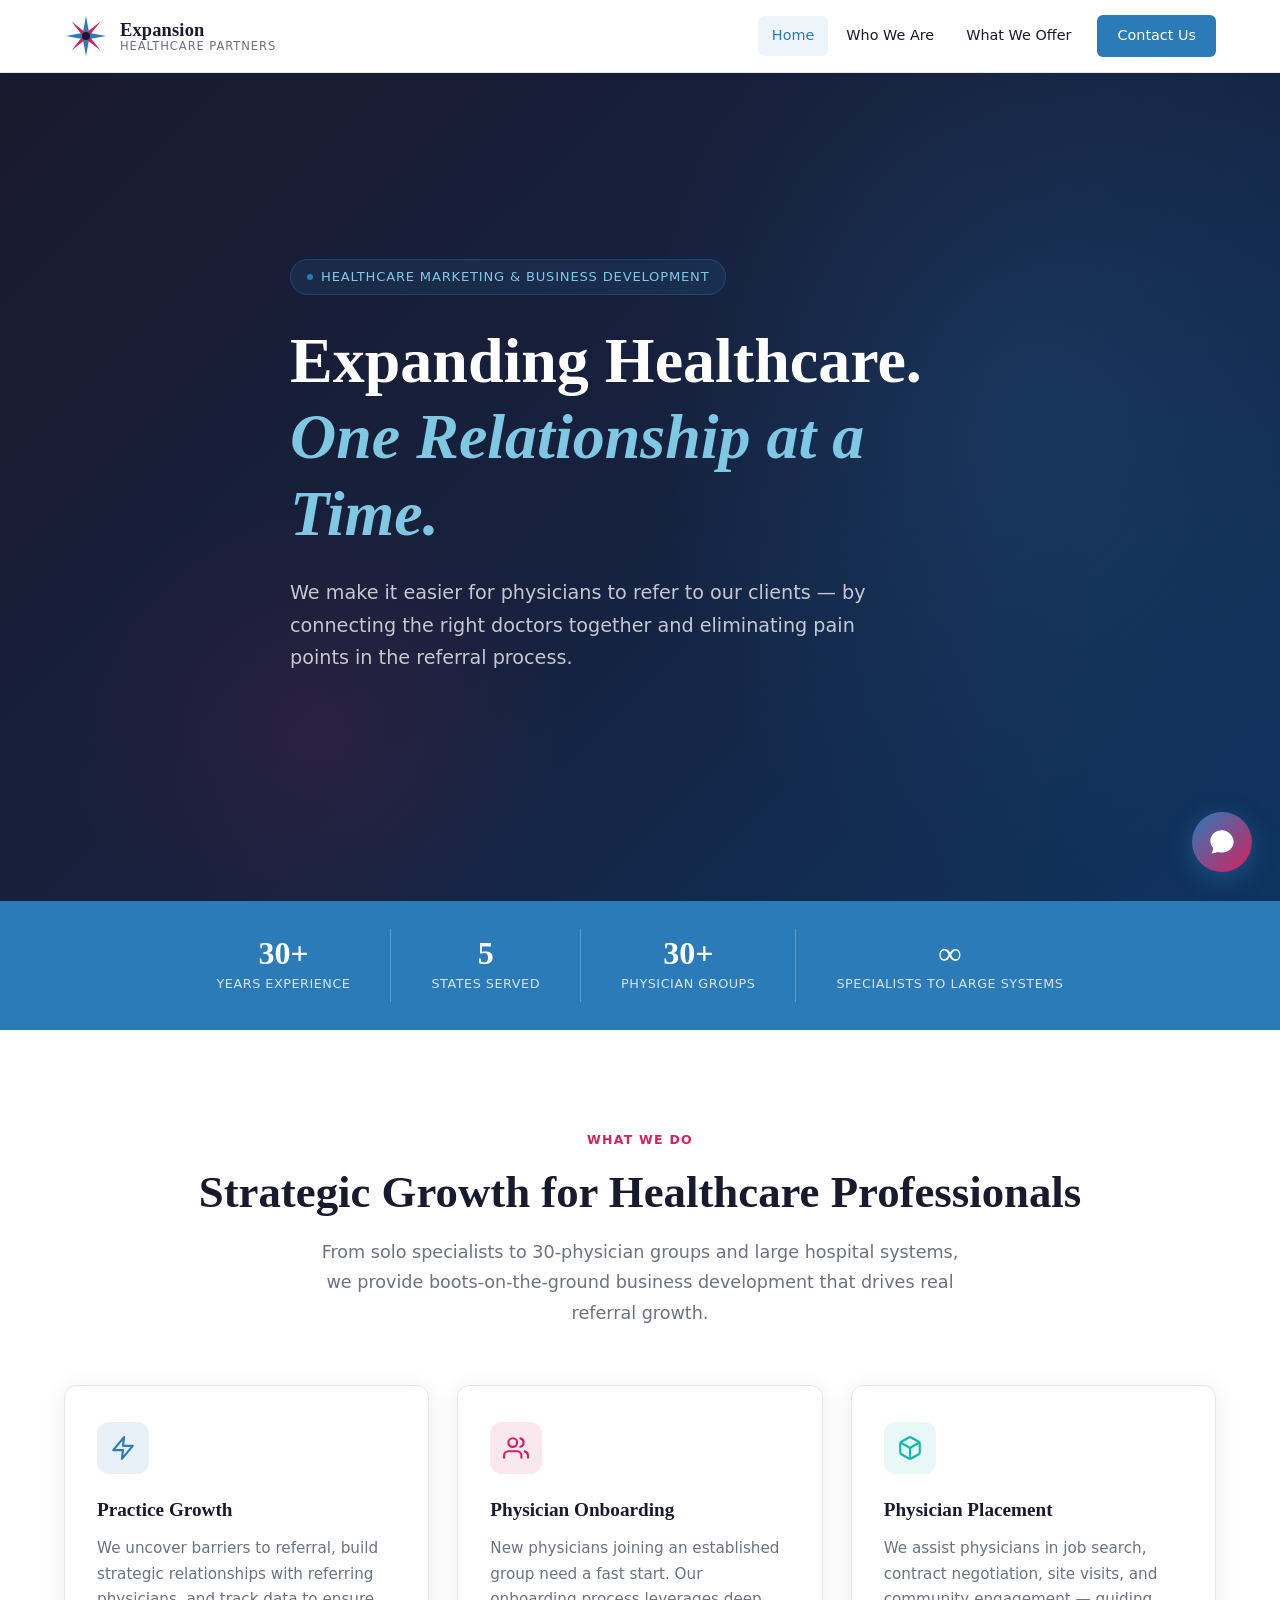
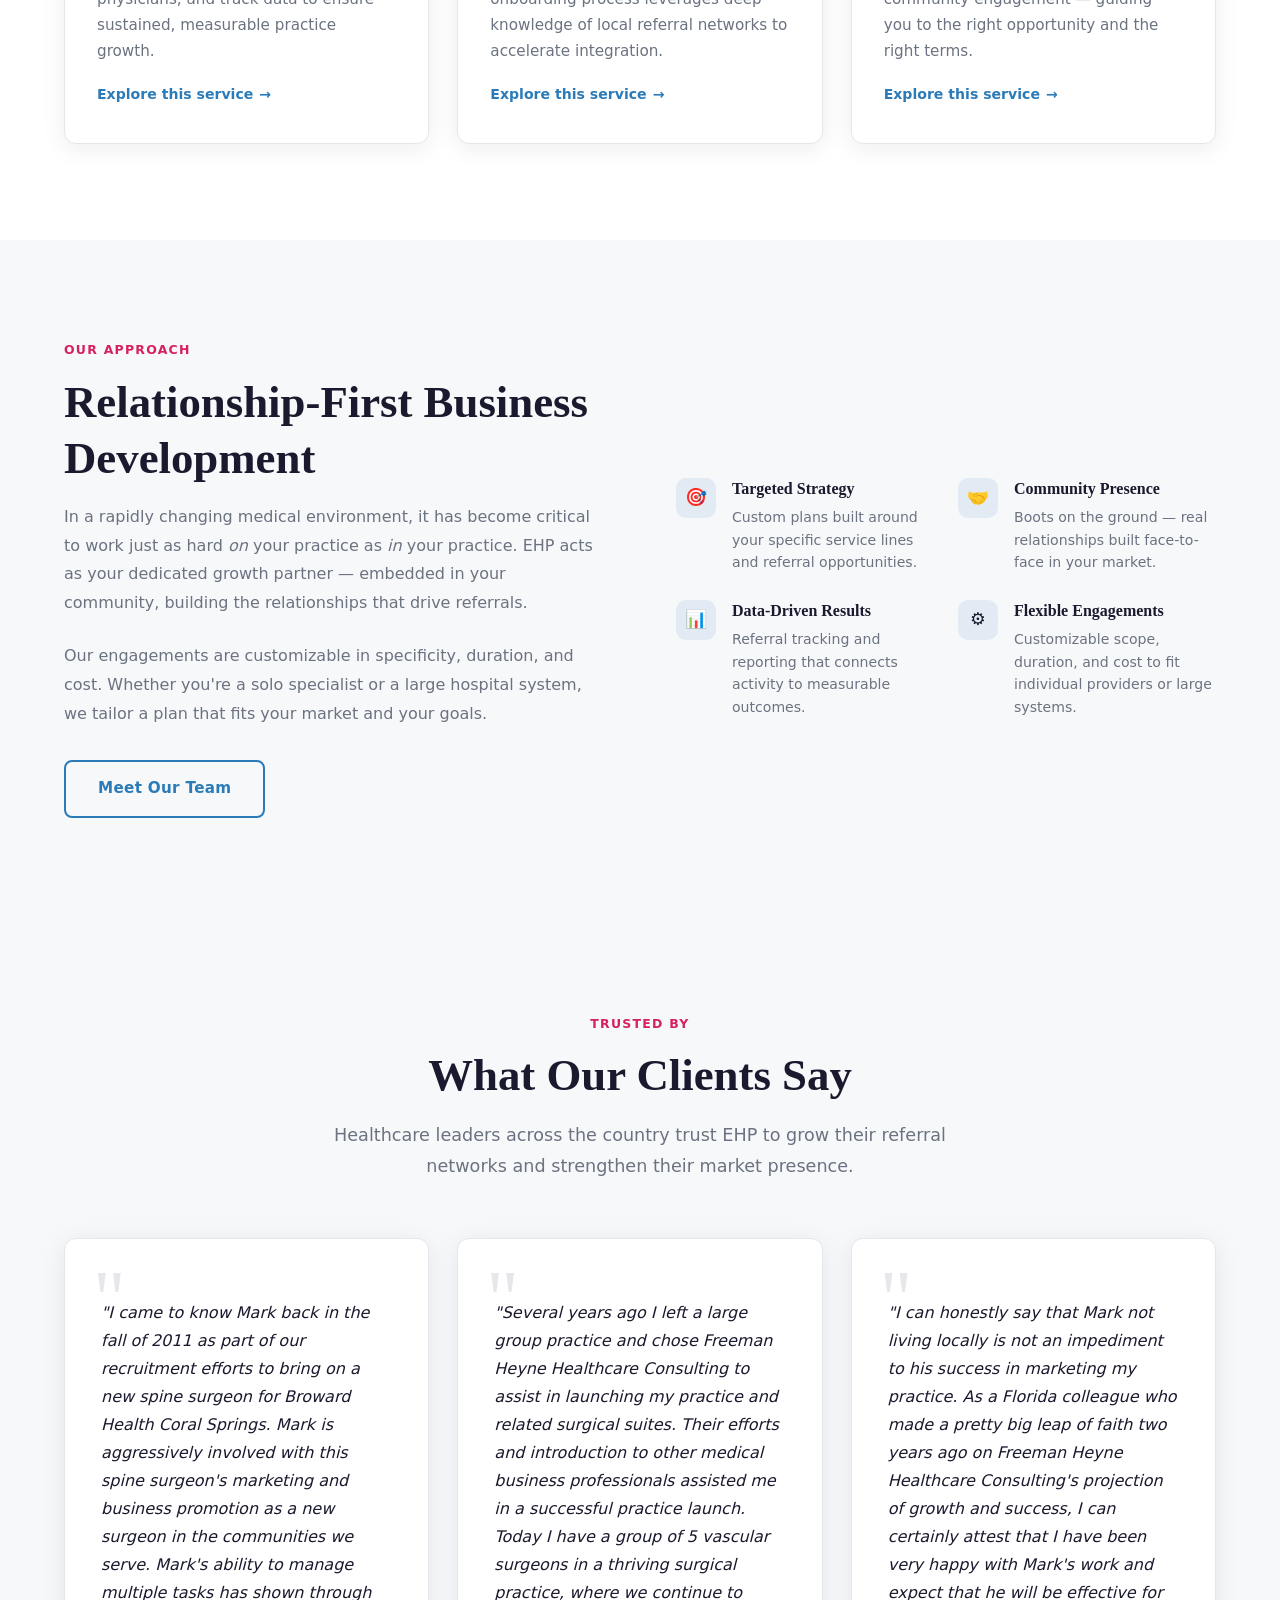
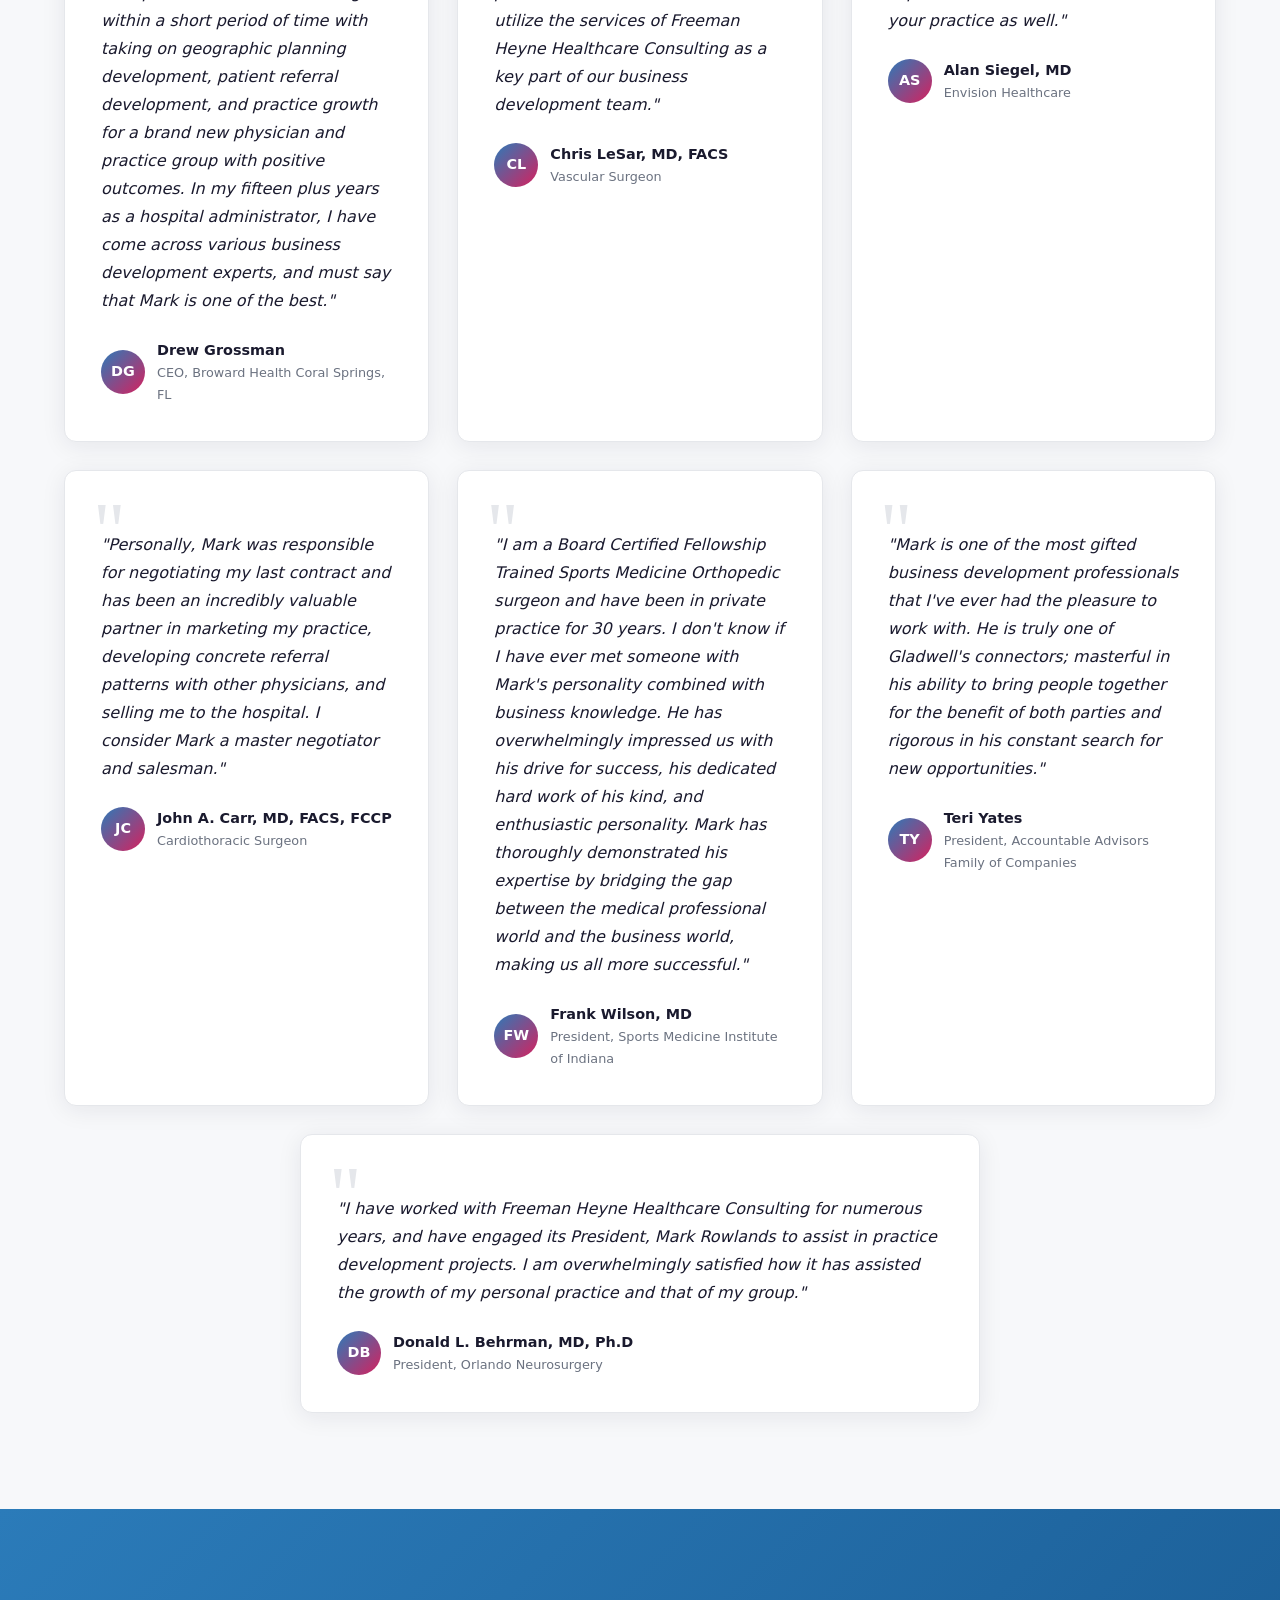
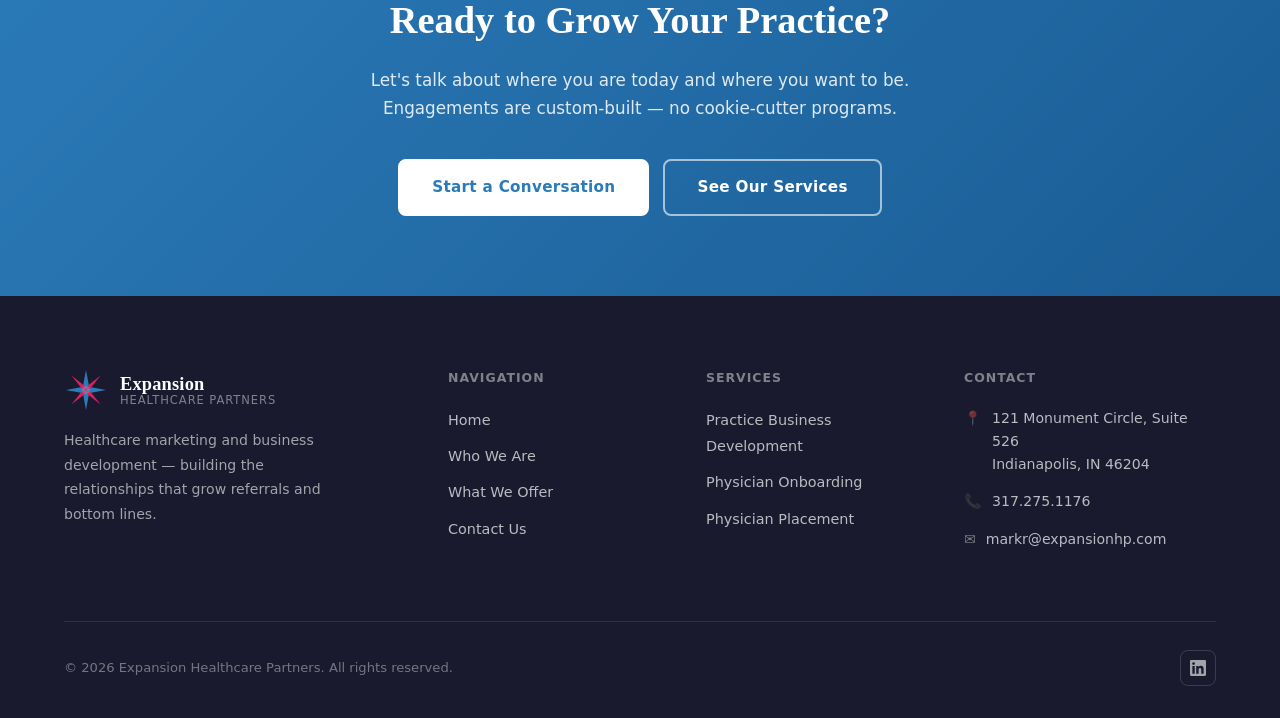
==== commit ed132d5c: "Fix mobile layout overflow in Our Approach section Replace inline grid style with .approach-grid cla" ====
--- a/index.html
+++ b/index.html
@@ -158,7 +158,7 @@
     <!-- HOW WE WORK -->
     <section class="section section-alt" aria-labelledby="how-heading">
       <div class="container">
-        <div style="display:grid;grid-template-columns:1fr 1fr;gap:72px;align-items:center;">
+        <div class="approach-grid">
           <div>
             <span class="section-label">Our Approach</span>
             <h2 class="section-title" id="how-heading">Relationship-First Business Development</h2>
--- a/styles.css
+++ b/styles.css
@@ -717,6 +717,9 @@
   max-width: 580px;
   line-height: 1.75;
 }
+
+/* Approach two-column layout */
+.approach-grid { display: grid; grid-template-columns: 1fr 1fr; gap: 72px; align-items: center; }
 
 /* Values / Feature List */
 .values-grid { display: grid; grid-template-columns: repeat(2, 1fr); gap: 24px; margin-top: 40px; }
@@ -964,6 +967,7 @@
   .cards-2 { grid-template-columns: 1fr; }
   .testimonial-grid { grid-template-columns: 1fr; }
   .testimonial-grid-3 { grid-template-columns: 1fr; }
+  .approach-grid { grid-template-columns: 1fr; gap: 40px; }
   .values-grid { grid-template-columns: 1fr; }
 
   .footer-grid { grid-template-columns: 1fr; gap: 36px; }
